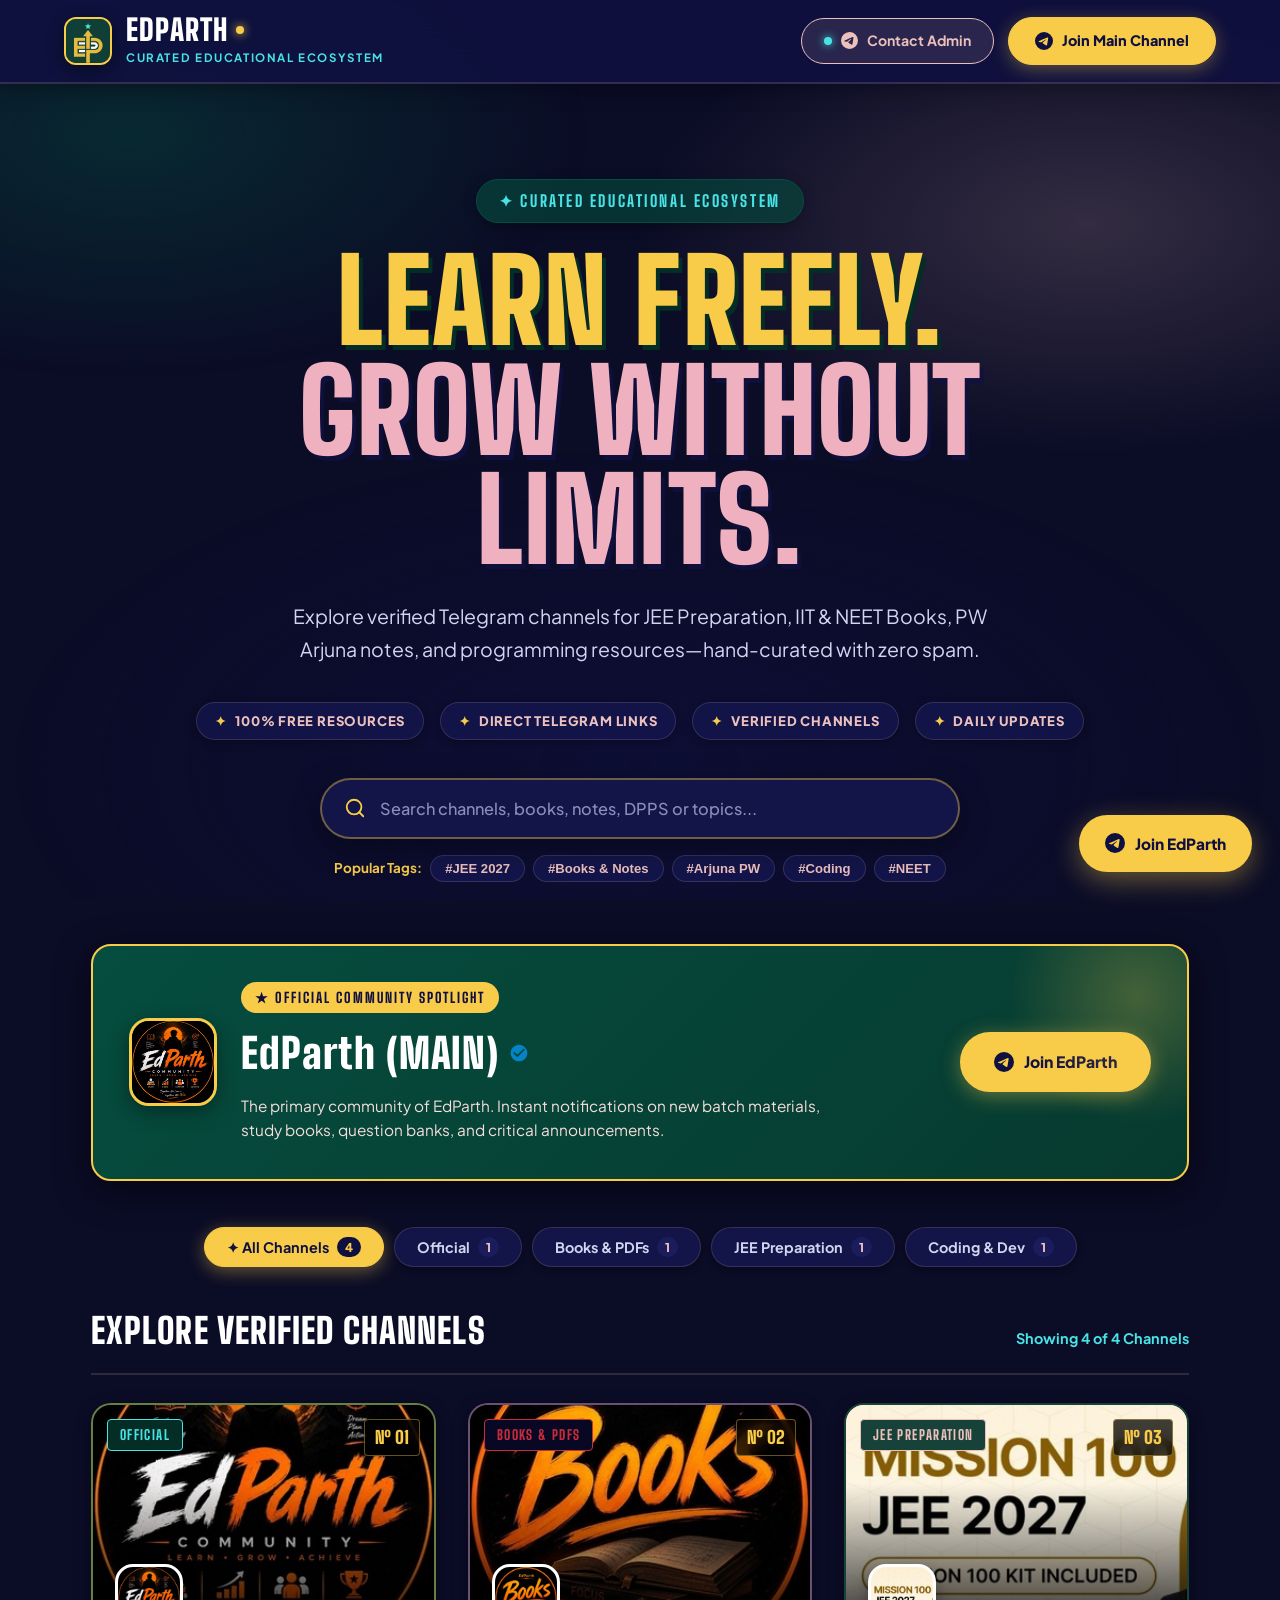
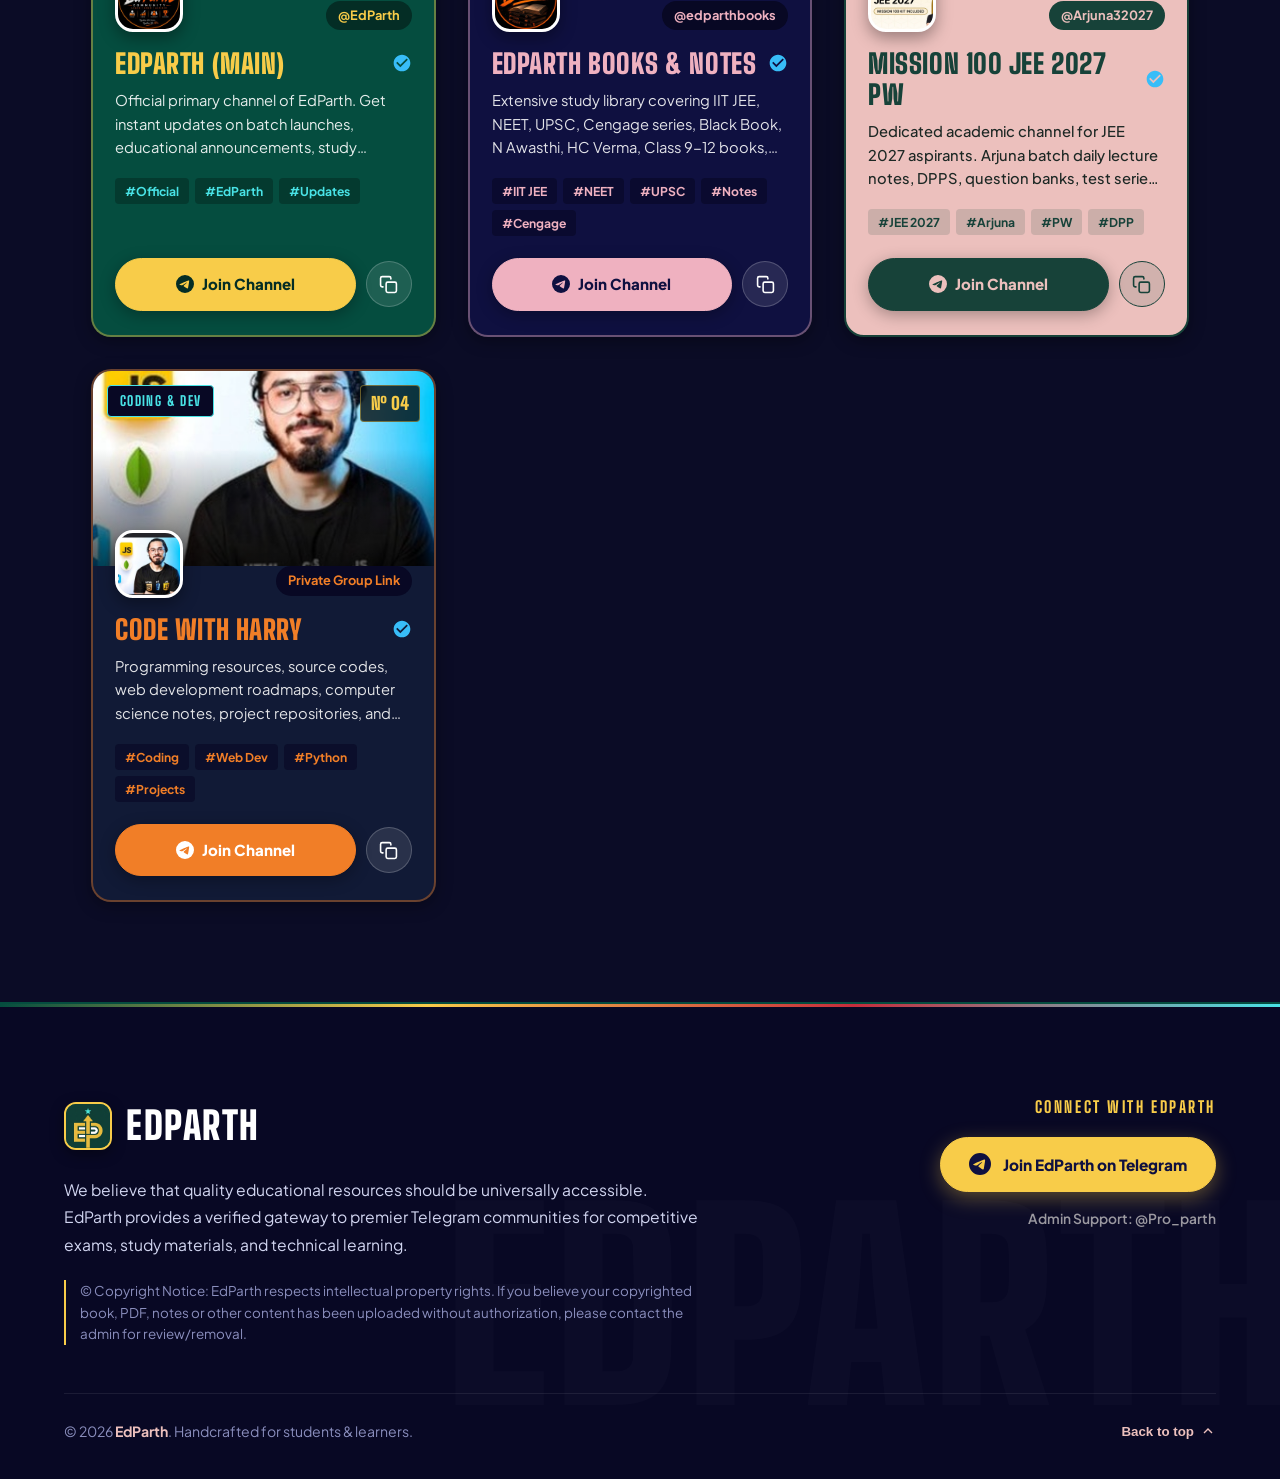
==== index.html @ 52923b04 "feat: complete EdParth channels directory website with security hardening" ====
<!DOCTYPE html>
<html lang="en">
<head>
  <meta charset="UTF-8" />
  <meta name="viewport" content="width=device-width, initial-scale=1.0" />
  
  <title>EdParth — Official Educational Channels Directory</title>
  <meta name="title" content="EdParth — Official Educational Channels Directory" />
  <meta name="description" content="Explore verified Telegram channels for JEE Preparation, IIT & NEET Study Books, PW Arjuna Batches, and Coding Resources on EdParth." />
  
  <!-- Open Graph -->
  <meta property="og:type" content="website" />
  <meta property="og:title" content="EdParth — Official Educational Channels Directory" />
  <meta property="og:description" content="Access verified Telegram channels for IIT JEE, NEET, Arjuna Batch, and Books Library." />
  <meta property="og:image" content="assets/edparth.jpg" />

  <!-- Google Fonts: Big Shoulders Display, Bebas Neue & Plus Jakarta Sans (Retro-Modern Poster Aesthetic) -->
  <link rel="preconnect" href="https://fonts.googleapis.com" />
  <link rel="preconnect" href="https://fonts.gstatic.com" crossorigin />
  <link href="https://fonts.googleapis.com/css2?family=Bebas+Neue&family=Big+Shoulders+Display:wght@600;700;800;900&family=Plus+Jakarta+Sans:ital,wght@0,400;0,500;0,600;0,700;0,800;1,400&display=swap" rel="stylesheet" />

  <!-- Favicon -->
  <link rel="icon" type="image/png" href="assets/favicon.png" />
  <link rel="apple-touch-icon" href="assets/edparth_icon.jpg" />

  <!-- Stylesheet -->
  <link rel="stylesheet" href="css/style.css" />
</head>
<body>

  <!-- ───────────────────────── 1. NAVBAR ───────────────────────── -->
  <header>
    <nav class="navbar" aria-label="Main Navigation">
      <a href="#" class="nav-brand" title="EdParth Home">
        <div class="brand-badge" title="EdParth Official Brand Emblem">
          <img src="assets/edparth_icon.jpg" alt="EdParth Logo" class="brand-logo-img" />
        </div>
        <div class="brand-info">
          <span class="brand-title">
            EDPARTH
            <span class="brand-title-dot" title="Active Ecosystem"></span>
          </span>
          <span class="brand-sub">Curated Educational Ecosystem</span>
        </div>
      </a>

      <div class="nav-actions">
        <!-- ATTRACTIVE CONTACT ADMIN BUTTON -->
        <a href="https://t.me/Pro_parth" target="_blank" rel="noopener noreferrer" class="nav-btn-admin" title="Chat with EdParth Admin on Telegram">
          <span class="status-indicator"></span>
          <svg width="17" height="17" viewBox="0 0 24 24" fill="currentColor">
            <path d="M11.944 0A12 12 0 0 0 0 12a12 12 0 0 0 12 12 12 12 0 0 0 12-12A12 12 0 0 0 12 0a12 12 0 0 0-.056 0zm4.962 7.224c.1-.002.321.023.465.14a.506.506 0 0 1 .171.325c.016.093.036.306.02.472-.18 1.898-.962 6.502-1.36 8.627-.168.9-.499 1.201-.82 1.23-.696.065-1.225-.46-1.9-.902-1.056-.693-1.653-1.124-2.678-1.8-1.185-.78-.417-1.21.258-1.91.177-.184 3.247-2.977 3.307-3.23.007-.032.014-.15-.056-.212s-.174-.041-.249-.024c-.106.024-1.793 1.14-5.061 3.345-.48.33-.913.49-1.302.48-.428-.008-1.252-.241-1.865-.44-.752-.245-1.349-.374-1.297-.789.027-.216.325-.437.893-.663 3.498-1.524 5.83-2.529 6.998-3.014 3.332-1.386 4.025-1.627 4.476-1.635z"/>
          </svg>
          <span>Contact Admin</span>
        </a>

        <!-- JOIN MAIN CHANNEL BUTTON -->
        <a href="https://t.me/EdParth" target="_blank" rel="noopener noreferrer" class="nav-btn-tg">
          <svg width="18" height="18" viewBox="0 0 24 24" fill="currentColor">
            <path d="M11.944 0A12 12 0 0 0 0 12a12 12 0 0 0 12 12 12 12 0 0 0 12-12A12 12 0 0 0 12 0a12 12 0 0 0-.056 0zm4.962 7.224c.1-.002.321.023.465.14a.506.506 0 0 1 .171.325c.016.093.036.306.02.472-.18 1.898-.962 6.502-1.36 8.627-.168.9-.499 1.201-.82 1.23-.696.065-1.225-.46-1.9-.902-1.056-.693-1.653-1.124-2.678-1.8-1.185-.78-.417-1.21.258-1.91.177-.184 3.247-2.977 3.307-3.23.007-.032.014-.15-.056-.212s-.174-.041-.249-.024c-.106.024-1.793 1.14-5.061 3.345-.48.33-.913.49-1.302.48-.428-.008-1.252-.241-1.865-.44-.752-.245-1.349-.374-1.297-.789.027-.216.325-.437.893-.663 3.498-1.524 5.83-2.529 6.998-3.014 3.332-1.386 4.025-1.627 4.476-1.635z"/>
          </svg>
          <span>Join Main Channel</span>
        </a>
      </div>
    </nav>
  </header>

  <!-- ───────────────────────── 2. HERO SECTION ───────────────────────── -->
  <main>
    <section class="hero">
      <div class="hero-pill">
        ✦ Curated Educational Ecosystem
      </div>

      <h1 class="hero-title">
        LEARN FREELY.<br />
        <span class="accent accent-editorial">GROW WITHOUT LIMITS.</span>
      </h1>

      <p class="hero-desc">
        Explore verified Telegram channels for JEE Preparation, IIT &amp; NEET Books, PW Arjuna notes, and programming resources—hand-curated with zero spam.
      </p>

      <!-- Trust Pillars -->
      <div class="hero-pillars">
        <span class="hero-pillar-item"><span class="icon">✦</span> 100% Free Resources</span>
        <span class="hero-pillar-item"><span class="icon">✦</span> Direct Telegram Links</span>
        <span class="hero-pillar-item"><span class="icon">✦</span> Verified Channels</span>
        <span class="hero-pillar-item"><span class="icon">✦</span> Daily Updates</span>
      </div>

      <!-- Search Input -->
      <div class="search-wrapper">
        <div class="search-box">
          <svg class="search-icon" viewBox="0 0 24 24" fill="none" stroke="currentColor" stroke-width="2" stroke-linecap="round" stroke-linejoin="round">
            <circle cx="11" cy="11" r="8"></circle>
            <line x1="21" y1="21" x2="16.65" y2="16.65"></line>
          </svg>
          <input
            type="text"
            id="searchInput"
            placeholder="Search channels, books, notes, DPPS or topics..."
            autocomplete="off"
            spellcheck="false"
          />
          <button class="search-clear" id="searchClear" aria-label="Clear Search Input">✕</button>
        </div>

        <!-- Quick Tags -->
        <div class="search-quick-tags">
          <span style="font-weight: 700; color: var(--mustard-yellow);">Popular Tags:</span>
          <button type="button" class="quick-tag-chip" data-search="JEE 2027">#JEE 2027</button>
          <button type="button" class="quick-tag-chip" data-search="Books">#Books &amp; Notes</button>
          <button type="button" class="quick-tag-chip" data-search="Arjuna">#Arjuna PW</button>
          <button type="button" class="quick-tag-chip" data-search="Coding">#Coding</button>
          <button type="button" class="quick-tag-chip" data-search="NEET">#NEET</button>
        </div>
      </div>
    </section>

    <!-- ───────────────────────── 3. SPOTLIGHT FEATURED BANNER ───────────────────────── -->
    <section class="spotlight-wrapper" aria-label="Spotlight Featured Channel">
      <div class="spotlight-card">
        <div class="spotlight-left">
          <div class="spotlight-avatar">
            <img src="assets/edparth.jpg" alt="EdParth Official" onerror="this.src='https://cdn5.telesco.pe/file/[base64].jpg';" />
          </div>
          <div class="spotlight-info">
            <span class="spotlight-tag">★ Official Community Spotlight</span>
            <h2 class="spotlight-title">
              EdParth (MAIN)
              <svg style="width:20px;height:20px;color:#0284c7;flex-shrink:0;" viewBox="0 0 24 24" fill="currentColor">
                <path d="M12 2C6.48 2 2 6.48 2 12s4.48 10 10 10 10-4.48 10-10S17.52 2 12 2zm-2 15l-5-5 1.41-1.41L10 14.17l7.59-7.59L19 8l-9 9z"/>
              </svg>
            </h2>
            <p class="spotlight-desc">
              The primary community of EdParth. Instant notifications on new batch materials, study books, question banks, and critical announcements.
            </p>
          </div>
        </div>

        <div class="spotlight-right">
          <a href="https://t.me/EdParth" target="_blank" rel="noopener noreferrer" class="btn-spotlight-join">
            <svg width="20" height="20" viewBox="0 0 24 24" fill="currentColor">
              <path d="M11.944 0A12 12 0 0 0 0 12a12 12 0 0 0 12 12 12 12 0 0 0 12-12A12 12 0 0 0 12 0a12 12 0 0 0-.056 0zm4.962 7.224c.1-.002.321.023.465.14a.506.506 0 0 1 .171.325c.016.093.036.306.02.472-.18 1.898-.962 6.502-1.36 8.627-.168.9-.499 1.201-.82 1.23-.696.065-1.225-.46-1.9-.902-1.056-.693-1.653-1.124-2.678-1.8-1.185-.78-.417-1.21.258-1.91.177-.184 3.247-2.977 3.307-3.23.007-.032.014-.15-.056-.212s-.174-.041-.249-.024c-.106.024-1.793 1.14-5.061 3.345-.48.33-.913.49-1.302.48-.428-.008-1.252-.241-1.865-.44-.752-.245-1.349-.374-1.297-.789.027-.216.325-.437.893-.663 3.498-1.524 5.83-2.529 6.998-3.014 3.332-1.386 4.025-1.627 4.476-1.635z"/>
            </svg>
            Join EdParth
          </a>
        </div>
      </div>
    </section>

    <!-- ───────────────────────── 4. CATEGORY FILTERS ───────────────────────── -->
    <section class="filters-section" id="categoryFilters" aria-label="Category Filters">
      <!-- Injected dynamically by app.js with count badges -->
    </section>

    <!-- ───────────────────────── 5. CHANNELS SHOWCASE ───────────────────────── -->
    <section class="channels-section" aria-label="Educational Channels">
      <div class="section-toolbar">
        <h2 class="section-title">Explore Verified Channels</h2>
        <span class="results-count" id="channelsCount">Loading channels…</span>
      </div>

      <div class="channels-grid" id="channelsGrid">
        <!-- Rendered dynamically by app.js with cover banners & avatars -->
      </div>
    </section>
  </main>

  <!-- ───────────────────────── 6. FOOTER ───────────────────────── -->
  <footer>
    <div class="footer-container">
      <div class="footer-grid">
        <div>
          <div class="footer-brand-logo">
            <div class="footer-logo-badge" title="EdParth Official Brand Emblem">
              <img src="assets/edparth_icon.jpg" alt="EdParth Logo" class="footer-logo-img" />
            </div>
            EDPARTH
          </div>
          <p class="footer-mission">
            We believe that quality educational resources should be universally accessible. EdParth provides a verified gateway to premier Telegram communities for competitive exams, study materials, and technical learning.
          </p>
          <p class="footer-disclaimer">
            © Copyright Notice: EdParth respects intellectual property rights. If you believe your copyrighted book, PDF, notes or other content has been uploaded without authorization, please contact the admin for review/removal.
          </p>
        </div>

        <div class="footer-contact">
          <span class="contact-label">Connect With EdParth</span>
          <a class="footer-tg-cta" href="https://t.me/EdParth" target="_blank" rel="noopener noreferrer">
            <svg width="22" height="22" viewBox="0 0 24 24" fill="currentColor">
              <path d="M11.944 0A12 12 0 0 0 0 12a12 12 0 0 0 12 12 12 12 0 0 0 12-12A12 12 0 0 0 12 0a12 12 0 0 0-.056 0zm4.962 7.224c.1-.002.321.023.465.14a.506.506 0 0 1 .171.325c.016.093.036.306.02.472-.18 1.898-.962 6.502-1.36 8.627-.168.9-.499 1.201-.82 1.23-.696.065-1.225-.46-1.9-.902-1.056-.693-1.653-1.124-2.678-1.8-1.185-.78-.417-1.21.258-1.91.177-.184 3.247-2.977 3.307-3.23.007-.032.014-.15-.056-.212s-.174-.041-.249-.024c-.106.024-1.793 1.14-5.061 3.345-.48.33-.913.49-1.302.48-.428-.008-1.252-.241-1.865-.44-.752-.245-1.349-.374-1.297-.789.027-.216.325-.437.893-.663 3.498-1.524 5.83-2.529 6.998-3.014 3.332-1.386 4.025-1.627 4.476-1.635z"/>
            </svg>
            Join EdParth on Telegram
          </a>
          <a href="https://t.me/Pro_parth" target="_blank" rel="noopener noreferrer" style="color: rgba(252,248,242,0.6); font-size: 0.86rem; text-decoration: none; font-weight:600;">
            Admin Support: @Pro_parth
          </a>
        </div>
      </div>

      <div class="footer-divider"></div>

      <div class="footer-bottom">
        <p>© 2026 <strong>EdParth</strong>. Handcrafted for students &amp; learners.</p>
        <button class="btn-back-top" id="backToTopBtn">
          Back to top
          <svg width="16" height="16" viewBox="0 0 24 24" fill="none" stroke="currentColor" stroke-width="2">
            <polyline points="18 15 12 9 6 15"></polyline>
          </svg>
        </button>
      </div>
    </div>
  </footer>

  <!-- ───────────────────────── 7. POPUP MODAL (https://t.me/EdParth) ───────────────────────── -->
  <div class="popup-overlay" id="welcomePopup" role="dialog" aria-modal="true" aria-labelledby="popupTitle">
    <div class="popup-card">
      <div class="popup-avatar-wrap">
        <img
          src="assets/edparth.jpg"
          alt="EdParth Official"
          onerror="this.src='https://cdn5.telesco.pe/file/[base64].jpg';"
        />
      </div>
      <h3 class="popup-title" id="popupTitle">Join EdParth Official</h3>
      <p class="popup-desc">
        Never miss critical batch notes, test series, study books, or exam announcements. Connect directly with our primary community!
      </p>
      <!-- Direct Link to https://t.me/EdParth -->
      <a href="https://t.me/EdParth" target="_blank" rel="noopener noreferrer" class="popup-btn-join" id="popupJoin">
        <svg width="20" height="20" viewBox="0 0 24 24" fill="currentColor">
          <path d="M11.944 0A12 12 0 0 0 0 12a12 12 0 0 0 12 12 12 12 0 0 0 12-12A12 12 0 0 0 12 0a12 12 0 0 0-.056 0zm4.962 7.224c.1-.002.321.023.465.14a.506.506 0 0 1 .171.325c.016.093.036.306.02.472-.18 1.898-.962 6.502-1.36 8.627-.168.9-.499 1.201-.82 1.23-.696.065-1.225-.46-1.9-.902-1.056-.693-1.653-1.124-2.678-1.8-1.185-.78-.417-1.21.258-1.91.177-.184 3.247-2.977 3.307-3.23.007-.032.014-.15-.056-.212s-.174-.041-.249-.024c-.106.024-1.793 1.14-5.061 3.345-.48.33-.913.49-1.302.48-.428-.008-1.252-.241-1.865-.44-.752-.245-1.349-.374-1.297-.789.027-.216.325-.437.893-.663 3.498-1.524 5.83-2.529 6.998-3.014 3.332-1.386 4.025-1.627 4.476-1.635z"/>
        </svg>
        Join on Telegram Now
      </a>
      <button class="popup-btn-close" id="popupClose">Maybe Later</button>
    </div>
  </div>

  <!-- ───────────────────────── 8. FLOATING ACTION BUTTON ───────────────────────── -->
  <a href="https://t.me/EdParth" target="_blank" rel="noopener noreferrer" class="fab-telegram" aria-label="Join EdParth on Telegram">
    <svg width="20" height="20" viewBox="0 0 24 24" fill="currentColor">
      <path d="M11.944 0A12 12 0 0 0 0 12a12 12 0 0 0 12 12 12 12 0 0 0 12-12A12 12 0 0 0 12 0a12 12 0 0 0-.056 0zm4.962 7.224c.1-.002.321.023.465.14a.506.506 0 0 1 .171.325c.016.093.036.306.02.472-.18 1.898-.962 6.502-1.36 8.627-.168.9-.499 1.201-.82 1.23-.696.065-1.225-.46-1.9-.902-1.056-.693-1.653-1.124-2.678-1.8-1.185-.78-.417-1.21.258-1.91.177-.184 3.247-2.977 3.307-3.23.007-.032.014-.15-.056-.212s-.174-.041-.249-.024c-.106.024-1.793 1.14-5.061 3.345-.48.33-.913.49-1.302.48-.428-.008-1.252-.241-1.865-.44-.752-.245-1.349-.374-1.297-.789.027-.216.325-.437.893-.663 3.498-1.524 5.83-2.529 6.998-3.014 3.332-1.386 4.025-1.627 4.476-1.635z"/>
    </svg>
    Join EdParth
  </a>

  <!-- ───────────────────────── 9. TOAST NOTIFICATION ───────────────────────── -->
  <div class="toast" id="toastNotice" role="alert" aria-live="polite">
    <span id="toastMessage">✓ Link copied to clipboard!</span>
  </div>

  <!-- Scripts -->
  <script src="js/channels-data.js"></script>
  <script src="js/app.js"></script>
</body>
</html>
---- css/style.css ----
/* ═══════════════════════════════════════════════════════════════════
   EDPARTH — AWWWARDS RETRO-MODERN POSTER THEME
   Directly Inspired by: Awwwards Free Fonts Specimen
   Fonts: Big Shoulders Display & Bebas Neue (Headings) · Plus Jakarta Sans (Body)
   Palette: Pine Green (#054d3f) · Vintage Mustard (#f8cc49) · Deep Midnight (#0f1040)
            Dusty Rose (#ecc0bd) · Blossom Pink (#efb1c0) · Coral Red (#c62d3c)
            Electric Cyan (#49e3e6) · Sunset Orange (#f17e27)
   ═══════════════════════════════════════════════════════════════════ */

/* ───────────────────────── 1. RESET & DESIGN TOKENS ───────────────────────── */
*, *::before, *::after {
  box-sizing: border-box;
  margin: 0;
  padding: 0;
}

:root {
  /* Exact Poster Specimen Color Palette */
  --pine-green:       #054d3f;   /* Iconic poster pine green (Left Panel BG) */
  --pine-dark:        #042d25;   /* Deep pine 3D shadow */
  --pine-deep:        #174239;   /* Archival forest green (Right Panel 'BRAND') */
  --pine-light:       #0a6150;

  --midnight-navy:    #0f1040;   /* Deep indigo ink (Center Panel BG) */
  --midnight-elevated:#161852;   /* Elevated midnight card */
  --midnight-darker:  #080824;   /* Deepest obsidian navy */

  --dusty-rose:       #ecc0bd;   /* Soft ballet peach / dusty rose (Right Panel BG) */
  --dusty-rose-soft:  #f5dedb;
  --dusty-rose-dim:   #d8a9a6;

  --mustard-yellow:   #f8cc49;   /* Iconic vintage mustard (Left Panel 'GET') */
  --mustard-hover:    #e5b938;

  --mint-cyan:        #49e3e6;   /* Electric mint cyan (Left Panel subtitle) */
  --blossom-pink:     #efb1c0;   /* Dusty blossom pink (Center Panel 'more') */
  --coral-red:        #c62d3c;   /* Editorial coral crimson (Center Panel title) */
  --sunset-orange:    #f17e27;   /* Warm retro tangerine (Right Panel 'WE DESIGN') */

  /* Legacy / Aliases */
  --bronze:           var(--mustard-yellow);
  --gold:             var(--mustard-yellow);
  --tg-blue:          #38bdf8;

  /* Semantic UI Canvas (Dark Editorial Obsidian Foundation) */
  --bg-base:          #0b0c26;   /* Rich midnight canvas */
  --bg-surface:       #131448;   /* Elevated surface */
  --bg-surface-alt:   #1a1c5c;
  --bg-input:         #131448;

  --text-primary:     #ffffff;   /* Pure white */
  --text-secondary:   #d1d5f0;   /* Cool soft lavender */
  --text-muted:       #8a8ebd;   /* Slate indigo */
  --text-dim:         #686b96;

  /* Borders & Dividers */
  --border-fine:      rgba(236, 192, 189, 0.16);
  --border-mid:       rgba(248, 204, 73, 0.35);
  --border-focus:     var(--mustard-yellow);

  /* Shadows */
  --shadow-xs:        0 2px 8px rgba(0, 0, 0, 0.3);
  --shadow-sm:        0 4px 16px rgba(0, 0, 0, 0.35);
  --shadow-card:      0 8px 28px rgba(0, 0, 0, 0.45);
  --shadow-hover:     0 16px 40px rgba(0, 0, 0, 0.6);
  --shadow-modal:     0 24px 70px rgba(0, 0, 0, 0.75);

  --radius-xs:        4px;
  --radius-sm:        8px;
  --radius-md:        14px;
  --radius-lg:        20px;
  --radius-full:      9999px;

  --transition:       0.28s cubic-bezier(0.4, 0, 0.2, 1);
}

html {
  scroll-behavior: smooth;
  font-size: 16px;
}

body {
  font-family: 'Plus Jakarta Sans', -apple-system, BlinkMacSystemFont, 'Segoe UI', Roboto, sans-serif;
  background-color: var(--bg-base);
  color: var(--text-primary);
  min-height: 100vh;
  line-height: 1.65;
  overflow-x: hidden;
  position: relative;
  -webkit-font-smoothing: antialiased;
}

/* Atmospheric Retro Poster Lighting */
body::before {
  content: '';
  position: fixed;
  inset: 0;
  background:
    radial-gradient(ellipse 60% 45% at 10% 15%, rgba(5, 77, 63, 0.45) 0%, transparent 60%),
    radial-gradient(ellipse 55% 40% at 85% 25%, rgba(236, 192, 189, 0.18) 0%, transparent 65%),
    radial-gradient(ellipse 70% 50% at 50% 85%, rgba(15, 16, 64, 0.6) 0%, transparent 70%);
  pointer-events: none;
  z-index: 0;
}

body > * {
  position: relative;
  z-index: 1;
}

/* Custom Scrollbar */
::-webkit-scrollbar { width: 9px; }
::-webkit-scrollbar-track { background: var(--bg-base); }
::-webkit-scrollbar-thumb { background: var(--pine-green); border-radius: var(--radius-full); }
::-webkit-scrollbar-thumb:hover { background: var(--mustard-yellow); }

/* ───────────────────────── 2. NAVBAR (POSTER HEADER) ───────────────────────── */
.navbar {
  position: sticky;
  top: 0;
  z-index: 1000;
  display: flex;
  align-items: center;
  justify-content: space-between;
  padding: 0 clamp(20px, 5vw, 80px);
  height: 84px;
  background: rgba(15, 16, 64, 0.88);
  backdrop-filter: blur(18px);
  -webkit-backdrop-filter: blur(18px);
  border-bottom: 2px solid var(--border-fine);
  box-shadow: 0 4px 20px rgba(0, 0, 0, 0.35);
}

.nav-brand {
  display: flex;
  align-items: center;
  gap: 14px;
  text-decoration: none;
  color: #ffffff;
}

.brand-badge {
  width: 48px;
  height: 48px;
  background: var(--pine-green);
  border: 2px solid var(--mustard-yellow);
  border-radius: 12px;
  display: flex;
  align-items: center;
  justify-content: center;
  overflow: hidden;
  box-shadow: 0 4px 16px rgba(0, 0, 0, 0.45);
  transition: transform var(--transition), box-shadow var(--transition);
  flex-shrink: 0;
}

.brand-badge img,
.brand-logo-img {
  width: 100%;
  height: 100%;
  object-fit: cover;
  display: block;
}

.nav-brand:hover .brand-badge {
  transform: rotate(-3deg) scale(1.08);
  box-shadow: 0 6px 20px rgba(248, 204, 73, 0.4);
}

.brand-info {
  display: flex;
  flex-direction: column;
}

.brand-title {
  font-family: 'Big Shoulders Display', 'Bebas Neue', sans-serif;
  font-size: 1.85rem;
  font-weight: 900;
  letter-spacing: 0.04em;
  color: #ffffff;
  line-height: 1;
  display: flex;
  align-items: center;
  gap: 8px;
}

.brand-title-dot {
  width: 8px;
  height: 8px;
  background: var(--mustard-yellow);
  border-radius: 50%;
  display: inline-block;
  box-shadow: 0 0 10px var(--mustard-yellow);
}

.brand-sub {
  font-size: 0.72rem;
  font-weight: 700;
  color: var(--mint-cyan);
  letter-spacing: 0.14em;
  text-transform: uppercase;
  margin-top: 3px;
}

.nav-actions {
  display: flex;
  align-items: center;
  gap: 14px;
}

/* CONTACT ADMIN PILL */
.nav-btn-admin {
  display: inline-flex;
  align-items: center;
  gap: 9px;
  padding: 10px 22px;
  background: rgba(236, 192, 189, 0.12);
  border: 1.5px solid var(--dusty-rose);
  color: var(--dusty-rose);
  border-radius: var(--radius-full);
  font-size: 0.88rem;
  font-weight: 700;
  text-decoration: none;
  transition: all var(--transition);
}

.nav-btn-admin:hover {
  background: var(--dusty-rose);
  color: var(--pine-deep);
  transform: translateY(-2px);
  box-shadow: 0 6px 18px rgba(236, 192, 189, 0.3);
}

.nav-btn-admin .status-indicator {
  width: 8px;
  height: 8px;
  background: var(--mint-cyan);
  border-radius: 50%;
  display: inline-block;
  box-shadow: 0 0 8px var(--mint-cyan);
  flex-shrink: 0;
}

/* JOIN MAIN CHANNEL PILL */
.nav-btn-tg {
  display: inline-flex;
  align-items: center;
  gap: 9px;
  padding: 11px 26px;
  background: var(--mustard-yellow);
  color: var(--midnight-navy);
  border-radius: var(--radius-full);
  font-family: 'Plus Jakarta Sans', sans-serif;
  font-size: 0.9rem;
  font-weight: 800;
  text-decoration: none;
  box-shadow: 0 4px 18px rgba(248, 204, 73, 0.35);
  transition: all var(--transition);
  border: 1.5px solid var(--mustard-yellow);
}

.nav-btn-tg:hover {
  background: var(--pine-green);
  color: var(--mustard-yellow);
  border-color: var(--mustard-yellow);
  transform: translateY(-2px);
  box-shadow: 0 8px 24px rgba(5, 77, 63, 0.5);
}

.nav-btn-tg svg {
  transition: transform var(--transition);
}

.nav-btn-tg:hover svg {
  transform: translate(2px, -2px);
}

/* ───────────────────────── 3. HERO SECTION (RETRO DISPLAY POSTER) ───────────────────────── */
.hero {
  text-align: center;
  padding: clamp(50px, 8vw, 95px) clamp(20px, 5vw, 60px) clamp(28px, 4vw, 44px);
  max-width: 1040px;
  margin: 0 auto;
}

.hero-pill {
  display: inline-flex;
  align-items: center;
  gap: 8px;
  font-family: 'Big Shoulders Display', sans-serif;
  font-size: 1rem;
  font-weight: 800;
  letter-spacing: 0.16em;
  text-transform: uppercase;
  color: var(--mint-cyan);
  background: rgba(5, 77, 63, 0.6);
  border: 1.5px solid var(--pine-green);
  padding: 8px 22px;
  border-radius: var(--radius-full);
  margin-bottom: 24px;
  box-shadow: 0 4px 14px rgba(0, 0, 0, 0.3);
}

/* GIANT CONDENSED DISPLAY TITLE (Matching 'GET' in Image) */
.hero-title {
  font-family: 'Big Shoulders Display', 'Bebas Neue', sans-serif;
  font-size: clamp(3.6rem, 10vw, 7.2rem);
  font-weight: 900;
  line-height: 0.95;
  letter-spacing: 0.01em;
  text-transform: uppercase;
  color: var(--mustard-yellow);
  text-shadow: 4px 5px 0px var(--pine-dark);
  margin-bottom: 24px;
}

.hero-title .accent,
.hero-title .accent-editorial {
  font-style: normal;
  color: var(--blossom-pink);
  text-shadow: 4px 5px 0px rgba(15, 16, 64, 0.8);
  display: inline-block;
}

.hero-desc {
  font-size: clamp(1.02rem, 2vw, 1.22rem);
  color: var(--text-secondary);
  max-width: 720px;
  margin: 0 auto 36px;
  line-height: 1.7;
}

/* Trust Pillars bar */
.hero-pillars {
  display: flex;
  align-items: center;
  justify-content: center;
  flex-wrap: wrap;
  gap: clamp(10px, 2vw, 16px);
  margin-bottom: 38px;
}

.hero-pillar-item {
  display: inline-flex;
  align-items: center;
  gap: 8px;
  font-size: 0.82rem;
  font-weight: 800;
  letter-spacing: 0.06em;
  text-transform: uppercase;
  color: var(--dusty-rose);
  background: rgba(22, 24, 82, 0.7);
  border: 1px solid var(--border-fine);
  padding: 7px 18px;
  border-radius: var(--radius-full);
  box-shadow: var(--shadow-xs);
}

.hero-pillar-item .icon {
  color: var(--mustard-yellow);
}

/* ───────────────────────── 4. SEARCH BAR & QUICK CHIPS ───────────────────────── */
.search-wrapper {
  max-width: 640px;
  margin: 0 auto 18px;
  position: relative;
}

.search-box {
  position: relative;
  display: flex;
  align-items: center;
  border-radius: var(--radius-full);
  background: var(--bg-surface);
  border: 2px solid rgba(248, 204, 73, 0.4);
  box-shadow: 0 8px 30px rgba(0, 0, 0, 0.4);
  transition: all var(--transition);
}

.search-box:focus-within {
  border-color: var(--mustard-yellow);
  box-shadow: 0 8px 32px rgba(248, 204, 73, 0.25), 0 0 0 4px rgba(248, 204, 73, 0.15);
  transform: translateY(-2px);
}

.search-icon {
  position: absolute;
  left: 22px;
  width: 22px;
  height: 22px;
  color: var(--mustard-yellow);
  pointer-events: none;
}

#searchInput {
  width: 100%;
  padding: 18px 50px 18px 58px;
  font-family: 'Plus Jakarta Sans', sans-serif;
  font-size: 1.02rem;
  color: #ffffff;
  background: transparent;
  border: none;
  outline: none;
}

#searchInput::placeholder {
  color: var(--text-muted);
  font-weight: 500;
}

.search-clear {
  position: absolute;
  right: 18px;
  width: 28px;
  height: 28px;
  border-radius: 50%;
  background: var(--bg-surface-alt);
  border: none;
  color: var(--text-secondary);
  display: none;
  align-items: center;
  justify-content: center;
  font-size: 13px;
  cursor: pointer;
  transition: all var(--transition);
}

.search-clear:hover {
  background: var(--coral-red);
  color: #ffffff;
}

.search-clear.visible {
  display: flex;
}

/* Search Quick Suggestion Chips */
.search-quick-tags {
  display: flex;
  align-items: center;
  justify-content: center;
  flex-wrap: wrap;
  gap: 8px;
  margin-top: 16px;
  font-size: 0.84rem;
  color: var(--text-muted);
}

.quick-tag-chip {
  background: rgba(22, 24, 82, 0.8);
  border: 1px solid var(--border-fine);
  color: var(--dusty-rose);
  padding: 5px 14px;
  border-radius: var(--radius-full);
  cursor: pointer;
  font-weight: 700;
  font-size: 0.82rem;
  transition: all var(--transition);
}

.quick-tag-chip:hover {
  border-color: var(--mustard-yellow);
  color: var(--mustard-yellow);
  background: var(--pine-dark);
  transform: translateY(-2px);
}

/* ───────────────────────── 5. SPOTLIGHT FEATURED BANNER ───────────────────────── */
.spotlight-wrapper {
  max-width: 1200px;
  margin: 0 auto clamp(28px, 4vw, 46px);
  padding: 0 clamp(20px, 4vw, 60px);
}

.spotlight-card {
  background: linear-gradient(135deg, var(--pine-green) 0%, #073a2f 100%);
  border: 2px solid var(--mustard-yellow);
  border-radius: var(--radius-lg);
  padding: clamp(26px, 4vw, 36px);
  display: flex;
  align-items: center;
  justify-content: space-between;
  gap: 32px;
  box-shadow: 0 10px 34px rgba(0, 0, 0, 0.5);
  position: relative;
  overflow: hidden;
}

.spotlight-card::before {
  content: '';
  position: absolute;
  top: -80px;
  right: -80px;
  width: 260px;
  height: 260px;
  background: radial-gradient(circle, rgba(248, 204, 73, 0.25) 0%, transparent 70%);
  border-radius: 50%;
  pointer-events: none;
}

.spotlight-left {
  display: flex;
  align-items: center;
  gap: 24px;
  flex: 1;
}

.spotlight-avatar {
  width: 88px;
  height: 88px;
  border-radius: 20px;
  overflow: hidden;
  border: 3px solid var(--mustard-yellow);
  box-shadow: 0 6px 20px rgba(0, 0, 0, 0.4);
  flex-shrink: 0;
  background: var(--pine-dark);
}

.spotlight-avatar img {
  width: 100%;
  height: 100%;
  object-fit: cover;
}

.spotlight-info {
  display: flex;
  flex-direction: column;
  gap: 6px;
}

.spotlight-tag {
  display: inline-flex;
  align-items: center;
  gap: 6px;
  font-family: 'Big Shoulders Display', sans-serif;
  font-size: 0.88rem;
  font-weight: 800;
  letter-spacing: 0.14em;
  text-transform: uppercase;
  color: var(--midnight-navy);
  background: var(--mustard-yellow);
  padding: 4px 14px;
  border-radius: var(--radius-full);
  width: fit-content;
}

.spotlight-title {
  font-family: 'Big Shoulders Display', 'Bebas Neue', sans-serif;
  font-size: clamp(1.8rem, 3.5vw, 2.6rem);
  font-weight: 900;
  letter-spacing: 0.02em;
  color: #ffffff;
  display: flex;
  align-items: center;
  gap: 10px;
}

.spotlight-desc {
  font-size: 0.96rem;
  color: var(--dusty-rose-soft);
  max-width: 620px;
  line-height: 1.6;
}

.spotlight-right {
  display: flex;
  align-items: center;
  gap: 12px;
  flex-shrink: 0;
}

.btn-spotlight-join {
  display: inline-flex;
  align-items: center;
  gap: 10px;
  padding: 15px 32px;
  background: var(--mustard-yellow);
  color: var(--midnight-navy);
  font-family: 'Plus Jakarta Sans', sans-serif;
  font-size: 0.98rem;
  font-weight: 800;
  border-radius: var(--radius-full);
  text-decoration: none;
  box-shadow: 0 4px 20px rgba(248, 204, 73, 0.4);
  transition: all var(--transition);
  border: 2px solid var(--mustard-yellow);
}

.btn-spotlight-join:hover {
  background: #ffffff;
  color: var(--pine-green);
  border-color: #ffffff;
  transform: translateY(-2px);
  box-shadow: 0 8px 28px rgba(255, 255, 255, 0.4);
}

@media (max-width: 820px) {
  .spotlight-card {
    flex-direction: column;
    align-items: flex-start;
  }
  .spotlight-left {
    flex-direction: column;
    align-items: flex-start;
  }
  .spotlight-right {
    width: 100%;
  }
  .btn-spotlight-join {
    width: 100%;
    justify-content: center;
  }
}

/* ───────────────────────── 6. CATEGORY FILTERS ───────────────────────── */
.filters-section {
  max-width: 1200px;
  margin: 0 auto 34px;
  padding: 0 clamp(20px, 4vw, 60px);
  display: flex;
  flex-wrap: wrap;
  gap: 10px;
  justify-content: center;
}

.filter-btn {
  background: var(--bg-surface);
  border: 1.5px solid var(--border-fine);
  padding: 9px 22px;
  border-radius: var(--radius-full);
  font-family: 'Plus Jakarta Sans', sans-serif;
  font-size: 0.9rem;
  font-weight: 700;
  color: var(--text-secondary);
  cursor: pointer;
  transition: all var(--transition);
  box-shadow: var(--shadow-xs);
  display: inline-flex;
  align-items: center;
  gap: 8px;
}

.filter-btn:hover {
  border-color: var(--mustard-yellow);
  color: var(--mustard-yellow);
  transform: translateY(-2px);
}

.filter-btn.active {
  background: var(--mustard-yellow);
  color: var(--midnight-navy);
  border-color: var(--mustard-yellow);
  box-shadow: 0 4px 18px rgba(248, 204, 73, 0.4);
}

.filter-btn .badge {
  font-size: 0.76rem;
  font-weight: 800;
  padding: 2px 8px;
  border-radius: var(--radius-full);
  background: var(--bg-surface-alt);
  color: var(--dusty-rose);
}

.filter-btn.active .badge {
  background: var(--midnight-navy);
  color: var(--mustard-yellow);
}

/* ───────────────────────── 7. CHANNELS SHOWCASE SECTION ───────────────────────── */
.channels-section {
  max-width: 1200px;
  margin: 0 auto;
  padding: 0 clamp(20px, 4vw, 60px) clamp(60px, 8vw, 100px);
}

.section-toolbar {
  display: flex;
  align-items: baseline;
  justify-content: space-between;
  margin-bottom: 28px;
  padding-bottom: 14px;
  border-bottom: 2px solid var(--border-fine);
}

.section-title {
  font-family: 'Big Shoulders Display', 'Bebas Neue', sans-serif;
  font-size: 2.2rem;
  font-weight: 900;
  letter-spacing: 0.03em;
  text-transform: uppercase;
  color: #ffffff;
}

.results-count {
  font-size: 0.9rem;
  font-weight: 700;
  color: var(--mint-cyan);
}

/* ───────────────────────── 8. CHANNEL CARDS (AWWWARDS POSTER EDITION) ───────────────────────── */
.channels-grid {
  display: grid;
  grid-template-columns: repeat(auto-fill, minmax(330px, 1fr));
  gap: 32px;
}

.channel-card {
  background: var(--bg-surface);
  border: 2px solid var(--border-fine);
  border-radius: var(--radius-lg);
  overflow: hidden;
  display: flex;
  flex-direction: column;
  box-shadow: var(--shadow-sm);
  transition: transform var(--transition), box-shadow var(--transition), border-color var(--transition);
  animation: cardFadeIn 0.35s ease both;
  position: relative;
}

@keyframes cardFadeIn {
  from { opacity: 0; transform: translateY(16px); }
  to { opacity: 1; transform: translateY(0); }
}

.channel-card:hover {
  transform: translateY(-8px);
  box-shadow: var(--shadow-hover);
  border-color: var(--mustard-yellow);
}

/* ──── CARD COLORWAYS MATCHING SPECIMEN ──── */

/* 1. POSTER PINE (Left Panel of Screenshot) */
.channel-card.poster-pine {
  background: #054d3f;
  border-color: rgba(248, 204, 73, 0.4);
}
.channel-card.poster-pine:hover {
  border-color: var(--mustard-yellow);
  box-shadow: 0 16px 44px rgba(5, 77, 63, 0.6);
}
.channel-card.poster-pine .card-title {
  color: var(--mustard-yellow);
}
.channel-card.poster-pine .card-cat-pill {
  background: var(--pine-dark);
  color: var(--mint-cyan);
  border-color: var(--mint-cyan);
}
.channel-card.poster-pine .card-desc {
  color: rgba(255, 255, 255, 0.9);
}
.channel-card.poster-pine .card-handle-pill {
  background: var(--pine-dark);
  color: var(--mustard-yellow);
}
.channel-card.poster-pine .card-tag {
  background: rgba(4, 45, 37, 0.6);
  color: var(--mint-cyan);
}
.channel-card.poster-pine .btn-card-join {
  background: var(--mustard-yellow);
  color: var(--pine-dark);
  border: 1.5px solid var(--mustard-yellow);
}
.channel-card.poster-pine .btn-card-join:hover {
  background: #ffffff;
  color: var(--pine-dark);
  border-color: #ffffff;
}

/* 2. POSTER MIDNIGHT (Center Panel of Screenshot) */
.channel-card.poster-midnight {
  background: #0f1040;
  border-color: rgba(239, 177, 192, 0.4);
}
.channel-card.poster-midnight:hover {
  border-color: var(--blossom-pink);
  box-shadow: 0 16px 44px rgba(15, 16, 64, 0.7);
}
.channel-card.poster-midnight .card-title {
  color: var(--blossom-pink);
}
.channel-card.poster-midnight .card-cat-pill {
  background: #080824;
  color: var(--coral-red);
  border-color: var(--coral-red);
}
.channel-card.poster-midnight .card-desc {
  color: rgba(255, 255, 255, 0.88);
}
.channel-card.poster-midnight .card-handle-pill {
  background: #080824;
  color: var(--blossom-pink);
}
.channel-card.poster-midnight .card-tag {
  background: rgba(8, 8, 36, 0.6);
  color: var(--blossom-pink);
}
.channel-card.poster-midnight .btn-card-join {
  background: var(--blossom-pink);
  color: var(--midnight-navy);
  border: 1.5px solid var(--blossom-pink);
}
.channel-card.poster-midnight .btn-card-join:hover {
  background: #ffffff;
  color: var(--midnight-navy);
  border-color: #ffffff;
}

/* 3. POSTER ROSE (Right Panel of Screenshot) */
.channel-card.poster-rose {
  background: #ecc0bd;
  border-color: #174239;
}
.channel-card.poster-rose:hover {
  border-color: var(--coral-red);
  box-shadow: 0 16px 44px rgba(236, 192, 189, 0.4);
}
.channel-card.poster-rose .card-title {
  color: #174239; /* Iconic 'BRAND' dark forest color */
}
.channel-card.poster-rose .card-cat-pill {
  background: #174239;
  color: #ecc0bd;
  border-color: #ecc0bd;
}
.channel-card.poster-rose .card-desc {
  color: #1c2724;
  font-weight: 500;
}
.channel-card.poster-rose .card-handle-pill {
  background: #174239;
  color: #ecc0bd;
}
.channel-card.poster-rose .card-tag {
  background: rgba(23, 66, 57, 0.15);
  color: #174239;
}
.channel-card.poster-rose .btn-card-join {
  background: #174239;
  color: #ecc0bd;
  border: 1.5px solid #174239;
}
.channel-card.poster-rose .btn-card-join:hover {
  background: var(--coral-red);
  color: #ffffff;
  border-color: var(--coral-red);
}
.channel-card.poster-rose .btn-card-copy {
  background: rgba(23, 66, 57, 0.12);
  border-color: #174239;
  color: #174239;
}
.channel-card.poster-rose .btn-card-copy:hover {
  background: #174239;
  color: #ecc0bd;
}

/* 4. POSTER ORANGE (Right Panel Sunset Accent) */
.channel-card.poster-orange {
  background: #111a36;
  border-color: rgba(241, 126, 39, 0.4);
}
.channel-card.poster-orange:hover {
  border-color: var(--sunset-orange);
  box-shadow: 0 16px 44px rgba(241, 126, 39, 0.35);
}
.channel-card.poster-orange .card-title {
  color: var(--sunset-orange);
}
.channel-card.poster-orange .card-cat-pill {
  background: #080824;
  color: var(--mint-cyan);
  border-color: var(--mint-cyan);
}
.channel-card.poster-orange .card-desc {
  color: rgba(255, 255, 255, 0.88);
}
.channel-card.poster-orange .card-handle-pill {
  background: #080824;
  color: var(--sunset-orange);
}
.channel-card.poster-orange .card-tag {
  background: rgba(8, 8, 36, 0.6);
  color: var(--sunset-orange);
}
.channel-card.poster-orange .btn-card-join {
  background: var(--sunset-orange);
  color: #ffffff;
  border: 1.5px solid var(--sunset-orange);
}
.channel-card.poster-orange .btn-card-join:hover {
  background: #ffffff;
  color: var(--sunset-orange);
  border-color: #ffffff;
}

/* Card Visual Header / Banner */
.card-banner {
  width: 100%;
  height: 195px;
  position: relative;
  background: #080824;
  overflow: hidden;
}

.card-banner img {
  width: 100%;
  height: 100%;
  object-fit: cover;
  transition: transform 0.45s ease;
}

.channel-card:hover .card-banner img {
  transform: scale(1.07);
}

.card-banner::after {
  content: '';
  position: absolute;
  inset: 0;
  background: linear-gradient(to top, rgba(0, 0, 0, 0.65) 0%, transparent 60%);
  pointer-events: none;
}

/* Category pill on banner */
.card-cat-pill {
  position: absolute;
  top: 14px;
  left: 14px;
  z-index: 2;
  font-family: 'Big Shoulders Display', sans-serif;
  font-size: 0.85rem;
  font-weight: 800;
  text-transform: uppercase;
  letter-spacing: 0.1em;
  padding: 4px 12px;
  border-radius: var(--radius-xs);
  border: 1px solid currentColor;
}

/* Exhibition Index number (№ 01, № 02...) */
.card-index-num {
  position: absolute;
  top: 14px;
  right: 14px;
  z-index: 2;
  font-family: 'Big Shoulders Display', sans-serif;
  font-size: 1.1rem;
  font-weight: 900;
  color: var(--mustard-yellow);
  background: rgba(0, 0, 0, 0.75);
  backdrop-filter: blur(8px);
  padding: 3px 10px;
  border-radius: var(--radius-xs);
  border: 1px solid rgba(248, 204, 73, 0.4);
}

/* Floating Avatar Circle */
.card-avatar-row {
  position: relative;
  margin-top: -36px;
  padding: 0 22px;
  display: flex;
  align-items: flex-end;
  justify-content: space-between;
  z-index: 3;
}

.card-avatar {
  width: 68px;
  height: 68px;
  border-radius: 18px;
  overflow: hidden;
  border: 3.5px solid #ffffff;
  background: #ffffff;
  box-shadow: 0 6px 16px rgba(0, 0, 0, 0.35);
  flex-shrink: 0;
}

.card-avatar img {
  width: 100%;
  height: 100%;
  object-fit: cover;
}

.card-handle-pill {
  font-size: 0.8rem;
  font-weight: 700;
  padding: 4px 12px;
  border-radius: var(--radius-full);
  margin-bottom: 2px;
}

/* Card Content Body */
.card-body {
  padding: 16px 22px 24px;
  display: flex;
  flex-direction: column;
  flex: 1;
}

.card-title-row {
  display: flex;
  align-items: center;
  gap: 8px;
  margin-bottom: 10px;
}

.card-title {
  font-family: 'Big Shoulders Display', 'Bebas Neue', sans-serif;
  font-size: 1.7rem;
  font-weight: 900;
  letter-spacing: 0.02em;
  text-transform: uppercase;
  line-height: 1.15;
  display: -webkit-box;
  -webkit-line-clamp: 2;
  -webkit-box-orient: vertical;
  overflow: hidden;
  flex: 1;
}

.verified-icon {
  width: 20px;
  height: 20px;
  color: var(--tg-blue);
  flex-shrink: 0;
}

.card-desc {
  font-size: 0.92rem;
  line-height: 1.6;
  margin-bottom: 18px;
  display: -webkit-box;
  -webkit-line-clamp: 3;
  -webkit-box-orient: vertical;
  overflow: hidden;
  min-height: 4.4em;
}

/* Tags List */
.card-tags {
  display: flex;
  flex-wrap: wrap;
  gap: 6px;
  margin-bottom: 22px;
}

.card-tag {
  font-size: 0.76rem;
  font-weight: 700;
  padding: 3px 10px;
  border-radius: var(--radius-xs);
  transition: all var(--transition);
}

/* Action Buttons */
.card-actions {
  display: flex;
  align-items: center;
  gap: 10px;
  margin-top: auto;
}

.btn-card-join {
  flex: 1;
  display: inline-flex;
  align-items: center;
  justify-content: center;
  gap: 8px;
  padding: 13px 20px;
  font-family: 'Plus Jakarta Sans', sans-serif;
  font-size: 0.94rem;
  font-weight: 800;
  border-radius: var(--radius-full);
  text-decoration: none;
  box-shadow: 0 4px 16px rgba(0, 0, 0, 0.3);
  transition: all var(--transition);
}

.btn-card-copy {
  width: 46px;
  height: 46px;
  background: rgba(255, 255, 255, 0.1);
  border: 1.5px solid rgba(255, 255, 255, 0.2);
  border-radius: var(--radius-full);
  color: #ffffff;
  display: flex;
  align-items: center;
  justify-content: center;
  cursor: pointer;
  transition: all var(--transition);
  flex-shrink: 0;
}

.btn-card-copy:hover {
  border-color: var(--mustard-yellow);
  color: var(--mustard-yellow);
  background: rgba(248, 204, 73, 0.15);
  transform: translateY(-2px);
}

.btn-card-copy svg {
  width: 19px;
  height: 19px;
}

/* ───────────────────────── 9. POPUP MODAL (https://t.me/EdParth) ───────────────────────── */
.popup-overlay {
  position: fixed;
  inset: 0;
  background: rgba(8, 8, 36, 0.85);
  backdrop-filter: blur(14px);
  -webkit-backdrop-filter: blur(14px);
  z-index: 10000;
  display: flex;
  align-items: center;
  justify-content: center;
  padding: 20px;
  opacity: 0;
  visibility: hidden;
  transition: all 0.35s ease;
}

.popup-overlay.show {
  opacity: 1;
  visibility: visible;
}

.popup-card {
  background: #054d3f;
  border: 2.5px solid var(--mustard-yellow);
  width: 100%;
  max-width: 440px;
  padding: 42px 34px 36px;
  border-radius: var(--radius-lg);
  text-align: center;
  box-shadow: var(--shadow-modal), 0 0 40px rgba(248, 204, 73, 0.2);
  transform: translateY(24px) scale(0.96);
  transition: transform 0.35s cubic-bezier(0.4, 0, 0.2, 1);
  position: relative;
}

.popup-overlay.show .popup-card {
  transform: translateY(0) scale(1);
}

.popup-avatar-wrap {
  width: 92px;
  height: 92px;
  border-radius: 24px;
  margin: 0 auto 20px;
  overflow: hidden;
  border: 3px solid var(--mustard-yellow);
  box-shadow: 0 8px 24px rgba(0, 0, 0, 0.4);
  background: var(--pine-dark);
}

.popup-avatar-wrap img {
  width: 100%;
  height: 100%;
  object-fit: cover;
}

.popup-title {
  font-family: 'Big Shoulders Display', 'Bebas Neue', sans-serif;
  font-size: 2.4rem;
  font-weight: 900;
  letter-spacing: 0.02em;
  text-transform: uppercase;
  color: var(--mustard-yellow);
  margin-bottom: 12px;
}

.popup-desc {
  font-size: 0.98rem;
  color: var(--dusty-rose-soft);
  line-height: 1.65;
  margin-bottom: 28px;
}

.popup-btn-join {
  display: flex;
  align-items: center;
  justify-content: center;
  gap: 10px;
  width: 100%;
  padding: 15px;
  background: var(--mustard-yellow);
  color: var(--midnight-navy);
  font-family: 'Plus Jakarta Sans', sans-serif;
  font-size: 1rem;
  font-weight: 800;
  border-radius: var(--radius-full);
  text-decoration: none;
  box-shadow: 0 6px 20px rgba(248, 204, 73, 0.4);
  margin-bottom: 14px;
  transition: all var(--transition);
  border: 2px solid var(--mustard-yellow);
}

.popup-btn-join:hover {
  background: #ffffff;
  color: var(--pine-dark);
  border-color: #ffffff;
  transform: translateY(-2px);
  box-shadow: 0 8px 28px rgba(255, 255, 255, 0.4);
}

.popup-btn-close {
  background: none;
  border: none;
  color: var(--dusty-rose);
  font-size: 0.9rem;
  font-weight: 700;
  cursor: pointer;
  text-decoration: underline;
  transition: color var(--transition);
}

.popup-btn-close:hover {
  color: #ffffff;
}

/* ───────────────────────── 10. FLOATING ACTION BUTTON ───────────────────────── */
.fab-telegram {
  position: fixed;
  bottom: 28px;
  right: 28px;
  background: var(--mustard-yellow);
  color: var(--midnight-navy);
  padding: 14px 24px;
  border-radius: var(--radius-full);
  font-family: 'Plus Jakarta Sans', sans-serif;
  font-size: 0.96rem;
  font-weight: 800;
  text-decoration: none;
  box-shadow: 0 8px 28px rgba(248, 204, 73, 0.4);
  z-index: 999;
  display: flex;
  align-items: center;
  gap: 10px;
  transition: transform var(--transition), box-shadow var(--transition);
  border: 2px solid var(--mustard-yellow);
}

.fab-telegram:hover {
  background: #ffffff;
  color: var(--pine-green);
  border-color: #ffffff;
  transform: translateY(-4px) scale(1.04);
  box-shadow: 0 14px 34px rgba(255, 255, 255, 0.4);
}

/* ───────────────────────── 11. TOAST NOTIFICATION ───────────────────────── */
.toast {
  position: fixed;
  bottom: 30px;
  left: 50%;
  transform: translateX(-50%) translateY(90px);
  background: var(--mustard-yellow);
  color: var(--midnight-navy);
  padding: 13px 26px;
  border-radius: var(--radius-full);
  font-family: 'Plus Jakarta Sans', sans-serif;
  font-size: 0.92rem;
  font-weight: 800;
  box-shadow: var(--shadow-modal);
  z-index: 10001;
  opacity: 0;
  transition: all 0.35s cubic-bezier(0.4, 0, 0.2, 1);
  pointer-events: none;
  border: 1.5px solid #ffffff;
}

.toast.show {
  transform: translateX(-50%) translateY(0);
  opacity: 1;
}

/* ───────────────────────── 12. FOOTER (RETRO EDITORIAL FOOTER) ───────────────────────── */
footer {
  background: var(--midnight-darker);
  color: var(--dusty-rose-soft);
  padding: clamp(60px, 8vw, 90px) clamp(20px, 5vw, 80px) 36px;
  position: relative;
  overflow: hidden;
  border-top: 2px solid var(--pine-green);
}

footer::before {
  content: '';
  position: absolute;
  top: 0;
  left: 0;
  right: 0;
  height: 3px;
  background: linear-gradient(90deg, var(--pine-green), var(--mustard-yellow), var(--coral-red), var(--mint-cyan));
}

/* Giant Watermark in Big Shoulders Display */
footer::after {
  content: 'EDPARTH';
  position: absolute;
  right: -20px;
  bottom: -40px;
  font-family: 'Big Shoulders Display', sans-serif;
  font-size: clamp(8rem, 20vw, 16rem);
  font-weight: 900;
  color: rgba(255, 255, 255, 0.02);
  letter-spacing: 0.02em;
  pointer-events: none;
  user-select: none;
}

.footer-container {
  max-width: 1200px;
  margin: 0 auto;
  position: relative;
  z-index: 2;
}

.footer-grid {
  display: grid;
  grid-template-columns: 1.4fr 1fr;
  gap: 60px;
  margin-bottom: 48px;
}

.footer-brand-logo {
  font-family: 'Big Shoulders Display', 'Bebas Neue', sans-serif;
  font-size: 2.4rem;
  font-weight: 900;
  letter-spacing: 0.04em;
  color: #ffffff;
  display: flex;
  align-items: center;
  gap: 14px;
  margin-bottom: 18px;
}

.footer-logo-badge {
  width: 48px;
  height: 48px;
  background: var(--pine-green);
  border: 2px solid var(--mustard-yellow);
  border-radius: 12px;
  display: flex;
  align-items: center;
  justify-content: center;
  overflow: hidden;
  box-shadow: 0 4px 14px rgba(0, 0, 0, 0.4);
  flex-shrink: 0;
}

.footer-logo-badge img,
.footer-logo-img {
  width: 100%;
  height: 100%;
  object-fit: cover;
  display: block;
}

.footer-mission {
  font-size: 0.98rem;
  color: var(--text-secondary);
  line-height: 1.75;
  margin-bottom: 22px;
}

.footer-disclaimer {
  font-size: 0.84rem;
  color: var(--text-muted);
  line-height: 1.6;
  border-left: 2px solid var(--mustard-yellow);
  padding-left: 14px;
}

.footer-contact {
  display: flex;
  flex-direction: column;
  align-items: flex-end;
  gap: 16px;
}

.contact-label {
  font-family: 'Big Shoulders Display', sans-serif;
  font-size: 1rem;
  font-weight: 800;
  letter-spacing: 0.16em;
  text-transform: uppercase;
  color: var(--mustard-yellow);
}

.footer-tg-cta {
  display: inline-flex;
  align-items: center;
  gap: 12px;
  padding: 14px 28px;
  background: var(--mustard-yellow);
  color: var(--midnight-navy);
  border-radius: var(--radius-full);
  text-decoration: none;
  font-size: 0.96rem;
  font-weight: 800;
  transition: all var(--transition);
  box-shadow: 0 6px 20px rgba(248, 204, 73, 0.35);
  border: 1.5px solid var(--mustard-yellow);
}

.footer-tg-cta:hover {
  background: #ffffff;
  color: var(--midnight-navy);
  border-color: #ffffff;
  transform: translateY(-2px);
  box-shadow: 0 10px 28px rgba(255, 255, 255, 0.4);
}

.footer-divider {
  height: 1px;
  background: rgba(255, 255, 255, 0.08);
  margin-bottom: 26px;
}

.footer-bottom {
  display: flex;
  align-items: center;
  justify-content: space-between;
  flex-wrap: wrap;
  gap: 16px;
  font-size: 0.88rem;
  color: var(--text-muted);
}

.footer-bottom strong {
  color: var(--dusty-rose);
}

.btn-back-top {
  background: none;
  border: none;
  color: var(--dusty-rose);
  cursor: pointer;
  font-weight: 700;
  display: flex;
  align-items: center;
  gap: 6px;
  transition: color var(--transition);
}

.btn-back-top:hover {
  color: var(--mustard-yellow);
}

@media (max-width: 768px) {
  .footer-grid {
    grid-template-columns: 1fr;
    gap: 36px;
  }
  .footer-contact {
    align-items: flex-start;
  }
  .footer-bottom {
    flex-direction: column;
    text-align: center;
  }
}
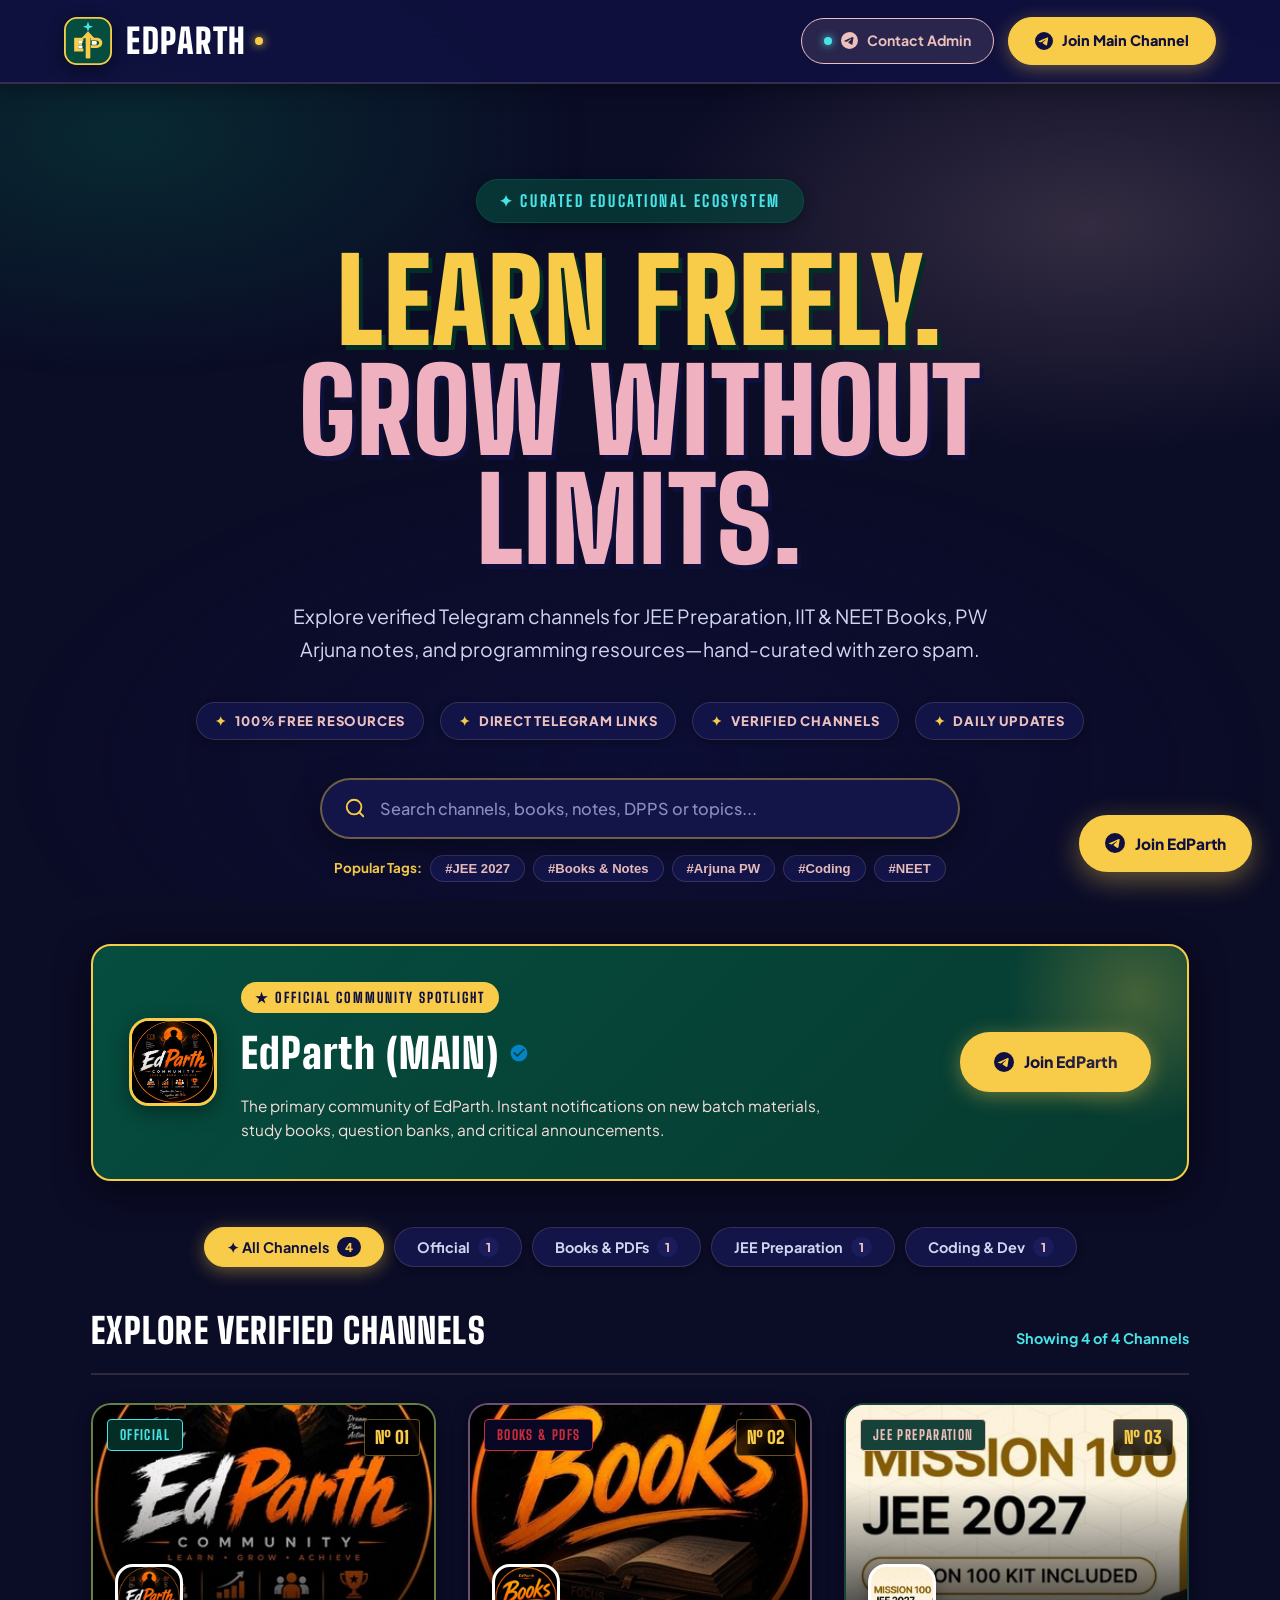
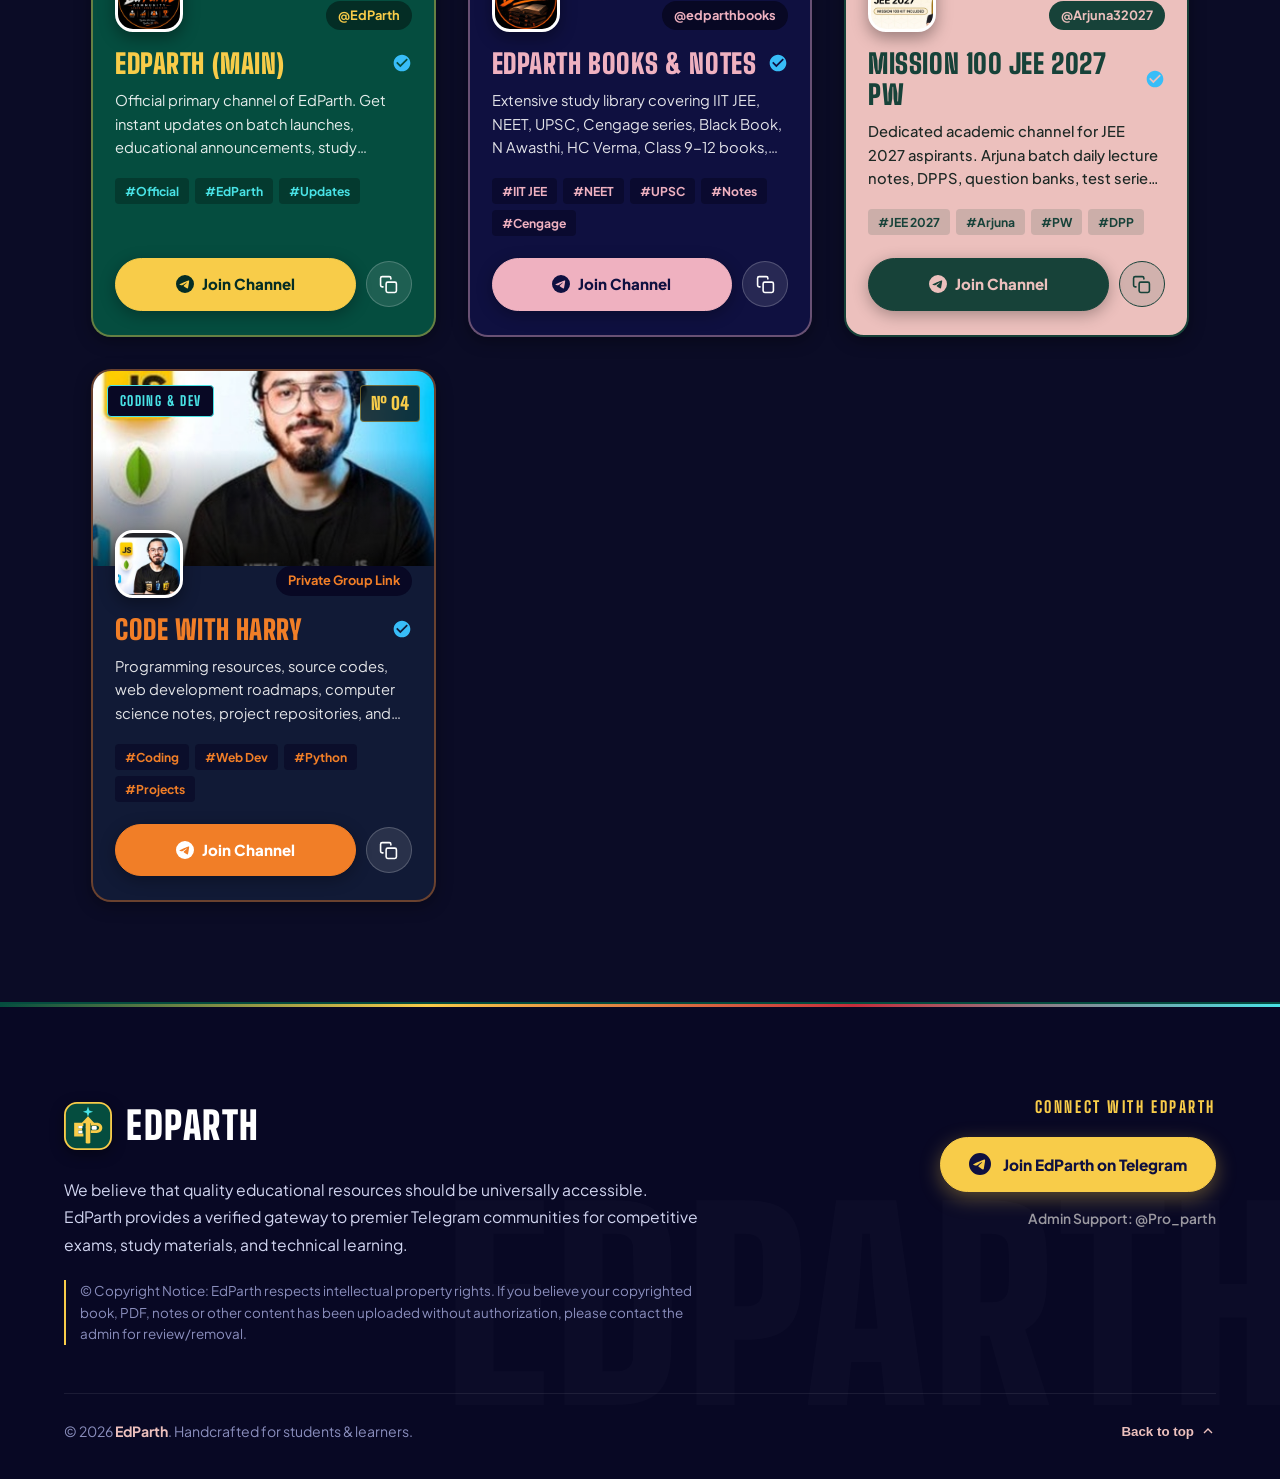
==== commit 1676f147: "fix: embed inline SVG logo and remove subtitle below EDPARTH" ====
--- a/index.html
+++ b/index.html
@@ -33,15 +33,22 @@
     <nav class="navbar" aria-label="Main Navigation">
       <a href="#" class="nav-brand" title="EdParth Home">
         <div class="brand-badge" title="EdParth Official Brand Emblem">
-          <img src="assets/edparth_icon.jpg" alt="EdParth Logo" class="brand-logo-img" />
-        </div>
-        <div class="brand-info">
-          <span class="brand-title">
-            EDPARTH
-            <span class="brand-title-dot" title="Active Ecosystem"></span>
-          </span>
-          <span class="brand-sub">Curated Educational Ecosystem</span>
-        </div>
+          <svg viewBox="0 0 52 52" width="100%" height="100%" fill="none" xmlns="http://www.w3.org/2000/svg">
+            <rect x="1" y="1" width="50" height="50" rx="13" fill="#054d3f" stroke="#f8cc49" stroke-width="2"/>
+            <path d="M26 5L27.4 9.2L31.5 10.5L27.4 11.8L26 16L24.6 11.8L20.5 10.5L24.6 9.2L26 5Z" fill="#49e3e6"/>
+            <polygon points="26,15.5 33,23 28.5,23 28.5,27.5 23.5,27.5 23.5,23 19,23" fill="#f8cc49"/>
+            <rect x="23.5" y="26" width="5" height="19" rx="1.5" fill="#f8cc49"/>
+            <path d="M11 22.5H21V26H15.5V28.5H19.5V31H15.5V34H21V37.5H11V22.5Z" fill="#f8cc49"/>
+            <rect x="15.5" y="26" width="4.5" height="2.5" fill="#ffffff"/>
+            <rect x="15.5" y="31" width="4.5" height="3" fill="#ffffff"/>
+            <path d="M29 22.5H35.5C39 22.5 41.5 24.8 41.5 28C41.5 31.2 39 33.5 35.5 33.5H29V22.5ZM29 30.5H35C36.8 30.5 38 29.5 38 28C38 26.5 36.8 25.5 35 25.5H29V30.5Z" fill="#f8cc49"/>
+            <rect x="30" y="26" width="5.5" height="4" rx="1" fill="#ffffff"/>
+          </svg>
+        </div>
+        <span class="brand-title">
+          EDPARTH
+          <span class="brand-title-dot" title="Active Ecosystem"></span>
+        </span>
       </a>
 
       <div class="nav-actions">
@@ -175,7 +182,17 @@
         <div>
           <div class="footer-brand-logo">
             <div class="footer-logo-badge" title="EdParth Official Brand Emblem">
-              <img src="assets/edparth_icon.jpg" alt="EdParth Logo" class="footer-logo-img" />
+              <svg viewBox="0 0 52 52" width="100%" height="100%" fill="none" xmlns="http://www.w3.org/2000/svg">
+                <rect x="1" y="1" width="50" height="50" rx="13" fill="#054d3f" stroke="#f8cc49" stroke-width="2"/>
+                <path d="M26 5L27.4 9.2L31.5 10.5L27.4 11.8L26 16L24.6 11.8L20.5 10.5L24.6 9.2L26 5Z" fill="#49e3e6"/>
+                <polygon points="26,15.5 33,23 28.5,23 28.5,27.5 23.5,27.5 23.5,23 19,23" fill="#f8cc49"/>
+                <rect x="23.5" y="26" width="5" height="19" rx="1.5" fill="#f8cc49"/>
+                <path d="M11 22.5H21V26H15.5V28.5H19.5V31H15.5V34H21V37.5H11V22.5Z" fill="#f8cc49"/>
+                <rect x="15.5" y="26" width="4.5" height="2.5" fill="#ffffff"/>
+                <rect x="15.5" y="31" width="4.5" height="3" fill="#ffffff"/>
+                <path d="M29 22.5H35.5C39 22.5 41.5 24.8 41.5 28C41.5 31.2 39 33.5 35.5 33.5H29V22.5ZM29 30.5H35C36.8 30.5 38 29.5 38 28C38 26.5 36.8 25.5 35 25.5H29V30.5Z" fill="#f8cc49"/>
+                <rect x="30" y="26" width="5.5" height="4" rx="1" fill="#ffffff"/>
+              </svg>
             </div>
             EDPARTH
           </div>
--- a/css/style.css
+++ b/css/style.css
@@ -142,23 +142,18 @@
 .brand-badge {
   width: 48px;
   height: 48px;
-  background: var(--pine-green);
-  border: 2px solid var(--mustard-yellow);
-  border-radius: 12px;
+  border-radius: 13px;
   display: flex;
   align-items: center;
   justify-content: center;
-  overflow: hidden;
   box-shadow: 0 4px 16px rgba(0, 0, 0, 0.45);
   transition: transform var(--transition), box-shadow var(--transition);
   flex-shrink: 0;
 }
 
-.brand-badge img,
-.brand-logo-img {
+.brand-badge svg {
   width: 100%;
   height: 100%;
-  object-fit: cover;
   display: block;
 }
 
@@ -167,16 +162,11 @@
   box-shadow: 0 6px 20px rgba(248, 204, 73, 0.4);
 }
 
-.brand-info {
-  display: flex;
-  flex-direction: column;
-}
-
 .brand-title {
   font-family: 'Big Shoulders Display', 'Bebas Neue', sans-serif;
-  font-size: 1.85rem;
+  font-size: 2.15rem;
   font-weight: 900;
-  letter-spacing: 0.04em;
+  letter-spacing: 0.05em;
   color: #ffffff;
   line-height: 1;
   display: flex;
@@ -191,15 +181,6 @@
   border-radius: 50%;
   display: inline-block;
   box-shadow: 0 0 10px var(--mustard-yellow);
-}
-
-.brand-sub {
-  font-size: 0.72rem;
-  font-weight: 700;
-  color: var(--mint-cyan);
-  letter-spacing: 0.14em;
-  text-transform: uppercase;
-  margin-top: 3px;
 }
 
 .nav-actions {
@@ -1346,22 +1327,17 @@
 .footer-logo-badge {
   width: 48px;
   height: 48px;
-  background: var(--pine-green);
-  border: 2px solid var(--mustard-yellow);
-  border-radius: 12px;
+  border-radius: 13px;
   display: flex;
   align-items: center;
   justify-content: center;
-  overflow: hidden;
   box-shadow: 0 4px 14px rgba(0, 0, 0, 0.4);
   flex-shrink: 0;
 }
 
-.footer-logo-badge img,
-.footer-logo-img {
+.footer-logo-badge svg {
   width: 100%;
   height: 100%;
-  object-fit: cover;
   display: block;
 }
 
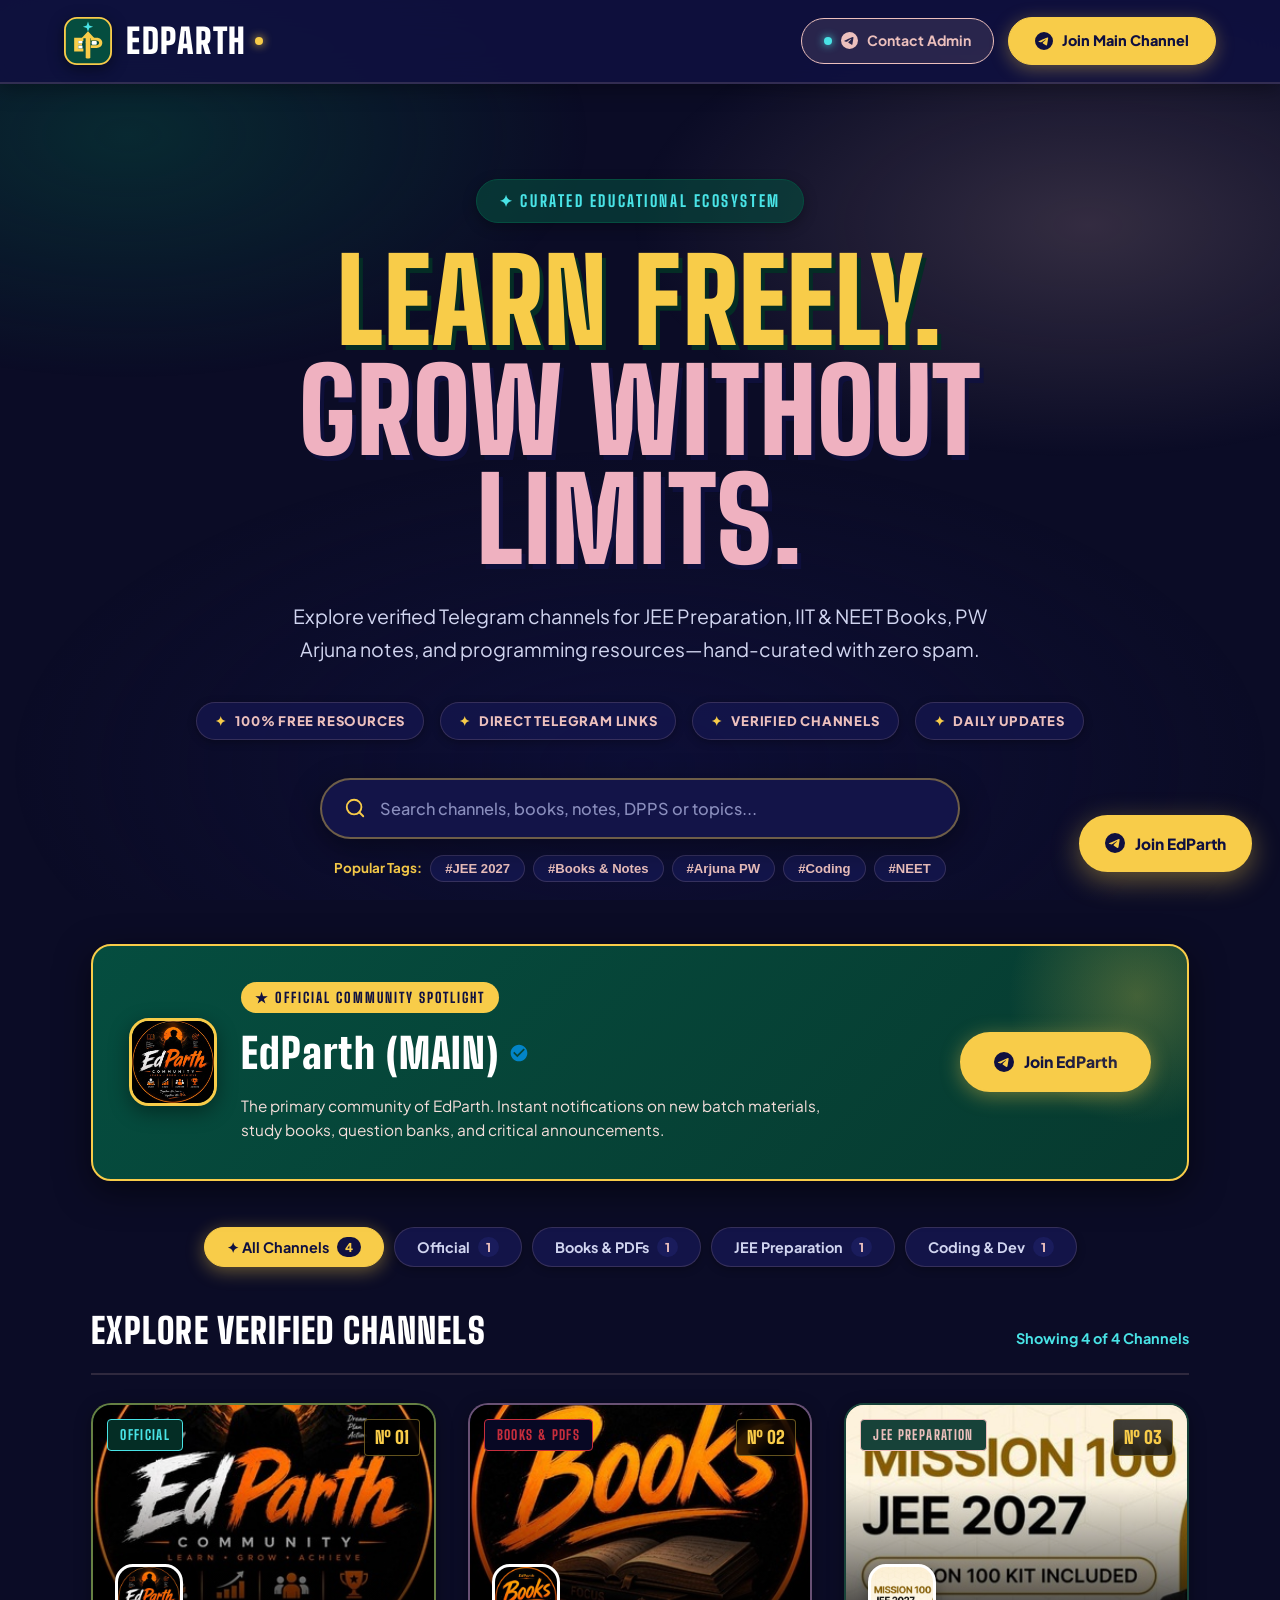
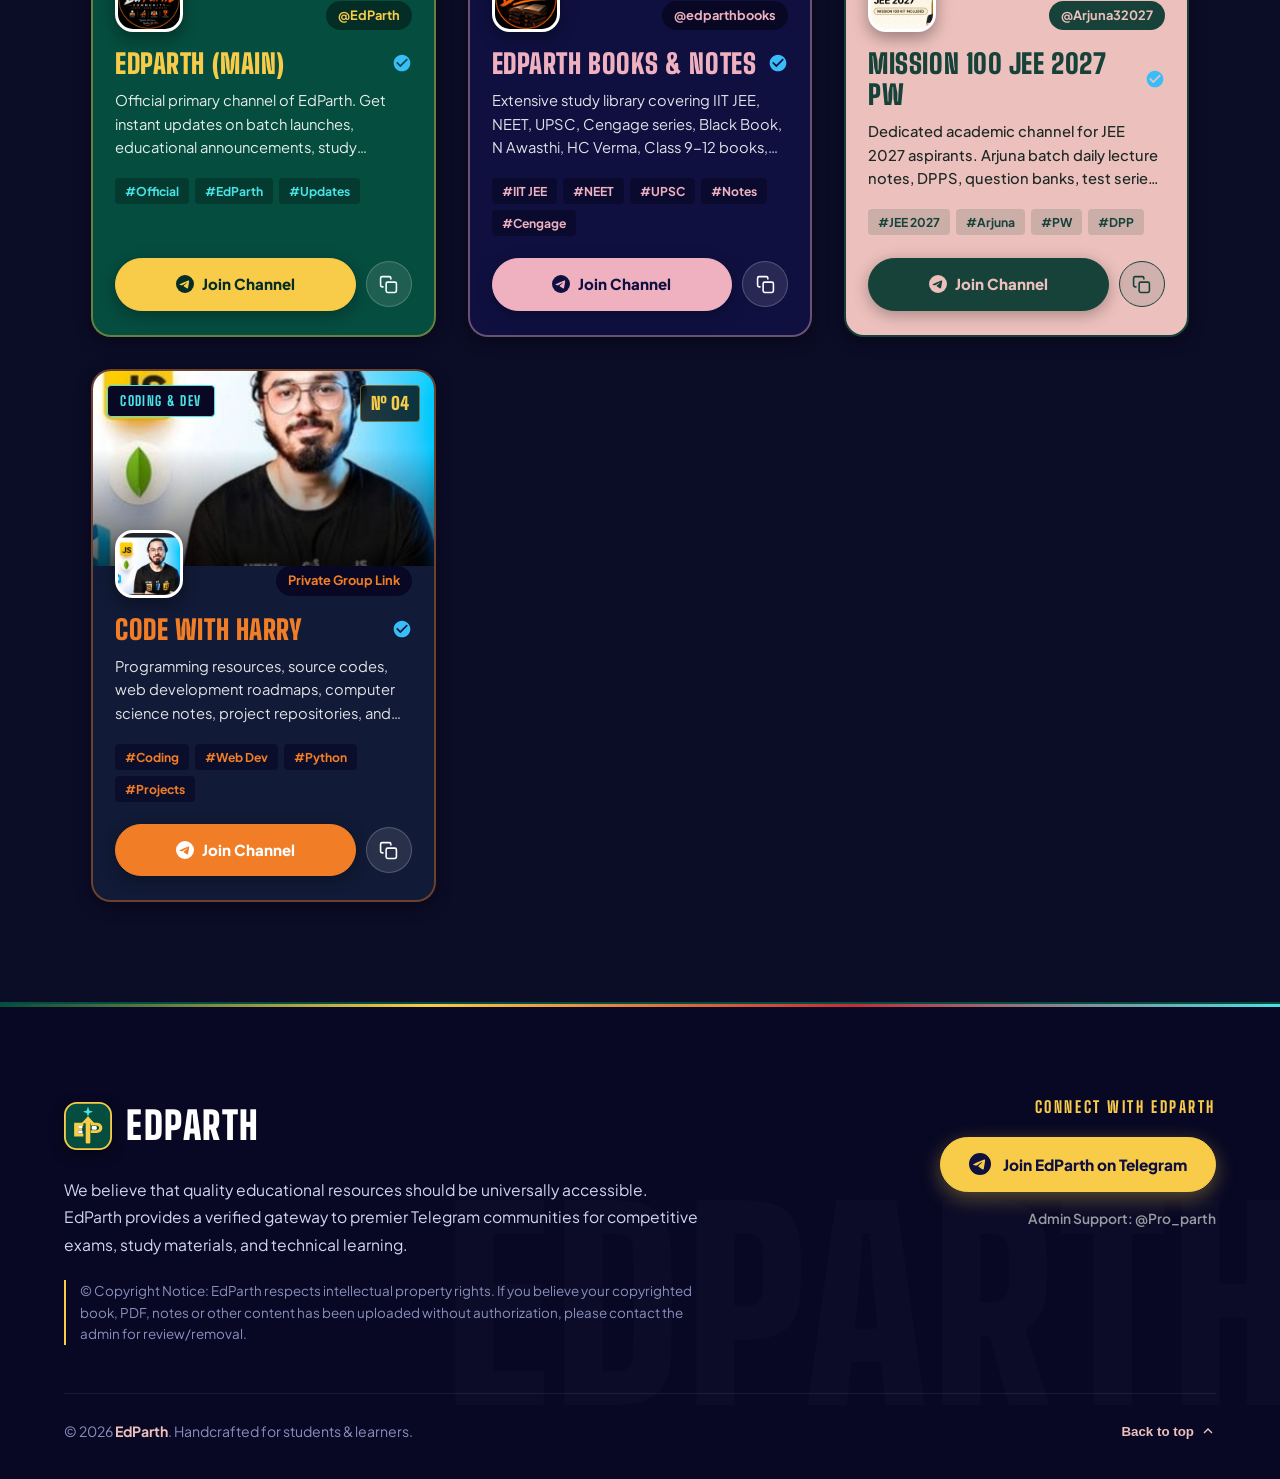
==== commit b4066d32: "feat: complete mobile and tablet responsive layout optimization" ====
--- a/index.html
+++ b/index.html
@@ -2,7 +2,7 @@
 <html lang="en">
 <head>
   <meta charset="UTF-8" />
-  <meta name="viewport" content="width=device-width, initial-scale=1.0" />
+  <meta name="viewport" content="width=device-width, initial-scale=1.0, viewport-fit=cover" />
   
   <title>EdParth — Official Educational Channels Directory</title>
   <meta name="title" content="EdParth — Official Educational Channels Directory" />
@@ -58,15 +58,16 @@
           <svg width="17" height="17" viewBox="0 0 24 24" fill="currentColor">
             <path d="M11.944 0A12 12 0 0 0 0 12a12 12 0 0 0 12 12 12 12 0 0 0 12-12A12 12 0 0 0 12 0a12 12 0 0 0-.056 0zm4.962 7.224c.1-.002.321.023.465.14a.506.506 0 0 1 .171.325c.016.093.036.306.02.472-.18 1.898-.962 6.502-1.36 8.627-.168.9-.499 1.201-.82 1.23-.696.065-1.225-.46-1.9-.902-1.056-.693-1.653-1.124-2.678-1.8-1.185-.78-.417-1.21.258-1.91.177-.184 3.247-2.977 3.307-3.23.007-.032.014-.15-.056-.212s-.174-.041-.249-.024c-.106.024-1.793 1.14-5.061 3.345-.48.33-.913.49-1.302.48-.428-.008-1.252-.241-1.865-.44-.752-.245-1.349-.374-1.297-.789.027-.216.325-.437.893-.663 3.498-1.524 5.83-2.529 6.998-3.014 3.332-1.386 4.025-1.627 4.476-1.635z"/>
           </svg>
-          <span>Contact Admin</span>
+          <span class="btn-text">Contact Admin</span>
         </a>
 
         <!-- JOIN MAIN CHANNEL BUTTON -->
-        <a href="https://t.me/EdParth" target="_blank" rel="noopener noreferrer" class="nav-btn-tg">
+        <a href="https://t.me/EdParth" target="_blank" rel="noopener noreferrer" class="nav-btn-tg" title="Join EdParth Official Telegram Channel">
           <svg width="18" height="18" viewBox="0 0 24 24" fill="currentColor">
             <path d="M11.944 0A12 12 0 0 0 0 12a12 12 0 0 0 12 12 12 12 0 0 0 12-12A12 12 0 0 0 12 0a12 12 0 0 0-.056 0zm4.962 7.224c.1-.002.321.023.465.14a.506.506 0 0 1 .171.325c.016.093.036.306.02.472-.18 1.898-.962 6.502-1.36 8.627-.168.9-.499 1.201-.82 1.23-.696.065-1.225-.46-1.9-.902-1.056-.693-1.653-1.124-2.678-1.8-1.185-.78-.417-1.21.258-1.91.177-.184 3.247-2.977 3.307-3.23.007-.032.014-.15-.056-.212s-.174-.041-.249-.024c-.106.024-1.793 1.14-5.061 3.345-.48.33-.913.49-1.302.48-.428-.008-1.252-.241-1.865-.44-.752-.245-1.349-.374-1.297-.789.027-.216.325-.437.893-.663 3.498-1.524 5.83-2.529 6.998-3.014 3.332-1.386 4.025-1.627 4.476-1.635z"/>
           </svg>
-          <span>Join Main Channel</span>
+          <span class="btn-text">Join Main Channel</span>
+          <span class="btn-text-short">Join</span>
         </a>
       </div>
     </nav>
@@ -258,11 +259,11 @@
   </div>
 
   <!-- ───────────────────────── 8. FLOATING ACTION BUTTON ───────────────────────── -->
-  <a href="https://t.me/EdParth" target="_blank" rel="noopener noreferrer" class="fab-telegram" aria-label="Join EdParth on Telegram">
+  <a href="https://t.me/EdParth" target="_blank" rel="noopener noreferrer" class="fab-telegram" aria-label="Join EdParth on Telegram" title="Join EdParth Official Telegram">
     <svg width="20" height="20" viewBox="0 0 24 24" fill="currentColor">
       <path d="M11.944 0A12 12 0 0 0 0 12a12 12 0 0 0 12 12 12 12 0 0 0 12-12A12 12 0 0 0 12 0a12 12 0 0 0-.056 0zm4.962 7.224c.1-.002.321.023.465.14a.506.506 0 0 1 .171.325c.016.093.036.306.02.472-.18 1.898-.962 6.502-1.36 8.627-.168.9-.499 1.201-.82 1.23-.696.065-1.225-.46-1.9-.902-1.056-.693-1.653-1.124-2.678-1.8-1.185-.78-.417-1.21.258-1.91.177-.184 3.247-2.977 3.307-3.23.007-.032.014-.15-.056-.212s-.174-.041-.249-.024c-.106.024-1.793 1.14-5.061 3.345-.48.33-.913.49-1.302.48-.428-.008-1.252-.241-1.865-.44-.752-.245-1.349-.374-1.297-.789.027-.216.325-.437.893-.663 3.498-1.524 5.83-2.529 6.998-3.014 3.332-1.386 4.025-1.627 4.476-1.635z"/>
     </svg>
-    Join EdParth
+    <span class="fab-text">Join EdParth</span>
   </a>
 
   <!-- ───────────────────────── 9. TOAST NOTIFICATION ───────────────────────── -->
--- a/css/style.css
+++ b/css/style.css
@@ -246,6 +246,10 @@
   border-color: var(--mustard-yellow);
   transform: translateY(-2px);
   box-shadow: 0 8px 24px rgba(5, 77, 63, 0.5);
+}
+
+.btn-text-short {
+  display: none;
 }
 
 .nav-btn-tg svg {
@@ -574,24 +578,6 @@
   border-color: #ffffff;
   transform: translateY(-2px);
   box-shadow: 0 8px 28px rgba(255, 255, 255, 0.4);
-}
-
-@media (max-width: 820px) {
-  .spotlight-card {
-    flex-direction: column;
-    align-items: flex-start;
-  }
-  .spotlight-left {
-    flex-direction: column;
-    align-items: flex-start;
-  }
-  .spotlight-right {
-    width: 100%;
-  }
-  .btn-spotlight-join {
-    width: 100%;
-    justify-content: center;
-  }
 }
 
 /* ───────────────────────── 6. CATEGORY FILTERS ───────────────────────── */
@@ -1432,16 +1418,491 @@
   color: var(--mustard-yellow);
 }
 
+/* ───────────────────────── 13. COMPREHENSIVE RESPONSIVE DESIGN (TABLETS & MOBILE) ───────────────────────── */
+
+/* ─── A. TABLETS & IPADS (max-width: 1024px) ─── */
+@media (max-width: 1024px) {
+  .navbar {
+    height: 76px;
+    padding: 0 24px;
+  }
+
+  .hero {
+    padding: 46px 24px 24px;
+  }
+
+  .hero-title {
+    font-size: clamp(2.8rem, 6.8vw, 4.4rem);
+  }
+
+  .spotlight-wrapper {
+    padding: 0 24px;
+  }
+
+  .spotlight-card {
+    padding: 26px 26px;
+  }
+
+  .filters-section {
+    padding: 0 24px;
+  }
+
+  .channels-section {
+    padding: 0 24px 80px;
+  }
+
+  .channels-grid {
+    grid-template-columns: repeat(2, 1fr);
+    gap: 24px;
+  }
+
+  .footer-grid {
+    gap: 40px;
+  }
+}
+
+/* ─── B. TABLETS (PORTRAIT) & PHABLETS (max-width: 768px) ─── */
 @media (max-width: 768px) {
+  /* Navbar: perfectly fits logo + both buttons on 1 row */
+  .navbar {
+    height: 68px;
+    padding: 0 16px;
+  }
+
+  .nav-brand {
+    gap: 9px;
+  }
+
+  .brand-badge {
+    width: 38px;
+    height: 38px;
+    border-radius: 10px;
+  }
+
+  .brand-title {
+    font-size: 1.7rem;
+    gap: 6px;
+  }
+
+  .brand-title-dot {
+    width: 6px;
+    height: 6px;
+  }
+
+  .nav-actions {
+    gap: 8px;
+  }
+
+  .nav-btn-admin {
+    padding: 8px 12px;
+    gap: 6px;
+  }
+
+  .nav-btn-admin .btn-text {
+    display: none; /* Icon + active status dot only */
+  }
+
+  .nav-btn-tg {
+    padding: 8px 16px;
+    font-size: 0.86rem;
+    gap: 6px;
+    white-space: nowrap;
+  }
+
+  .nav-btn-tg .btn-text {
+    display: none; /* Show short 'Join' on mobile */
+  }
+
+  .nav-btn-tg .btn-text-short {
+    display: inline;
+  }
+
+  /* Hero Section */
+  .hero {
+    padding: 34px 16px 20px;
+  }
+
+  .hero-pill {
+    font-size: 0.78rem;
+    padding: 5px 14px;
+    margin-bottom: 16px;
+  }
+
+  .hero-title {
+    font-size: clamp(2.2rem, 8vw, 3.4rem);
+    line-height: 1.05;
+    margin-bottom: 16px;
+    text-shadow: 2.5px 3.5px 0px var(--pine-dark);
+    word-break: break-word;
+    overflow-wrap: break-word;
+  }
+
+  .hero-desc {
+    font-size: 0.94rem;
+    line-height: 1.6;
+    margin-bottom: 22px;
+    max-width: 580px;
+  }
+
+  .hero-pillars {
+    gap: 6px 8px;
+    margin-bottom: 24px;
+  }
+
+  .hero-pillar-item {
+    font-size: 0.72rem;
+    padding: 5px 11px;
+  }
+
+  /* Search Input */
+  .search-wrapper {
+    margin-bottom: 12px;
+  }
+
+  .search-box {
+    border-width: 1.5px;
+  }
+
+  #searchInput {
+    padding: 14px 44px 14px 46px;
+    font-size: 16px; /* Prevents auto-zoom in iOS Safari */
+  }
+
+  .search-icon {
+    left: 16px;
+    width: 18px;
+    height: 18px;
+  }
+
+  .search-clear {
+    right: 14px;
+    width: 24px;
+    height: 24px;
+  }
+
+  .search-quick-tags {
+    gap: 6px;
+    margin-top: 10px;
+    font-size: 0.76rem;
+  }
+
+  .quick-tag-chip {
+    padding: 4px 10px;
+    font-size: 0.76rem;
+  }
+
+  /* Spotlight Feature Banner */
+  .spotlight-wrapper {
+    padding: 0 16px;
+    margin-bottom: 24px;
+  }
+
+  .spotlight-card {
+    padding: 20px 18px;
+    flex-direction: column;
+    align-items: stretch;
+    gap: 16px;
+  }
+
+  .spotlight-left {
+    display: flex;
+    flex-direction: row;
+    align-items: flex-start;
+    gap: 14px;
+  }
+
+  .spotlight-avatar {
+    width: 62px;
+    height: 62px;
+    border-radius: 14px;
+    flex-shrink: 0;
+  }
+
+  .spotlight-info {
+    flex: 1;
+    min-width: 0;
+  }
+
+  .spotlight-tag {
+    font-size: 0.75rem;
+    padding: 3px 10px;
+    margin-bottom: 4px;
+  }
+
+  .spotlight-title {
+    font-size: 1.65rem;
+    line-height: 1.1;
+  }
+
+  .spotlight-desc {
+    font-size: 0.88rem;
+    line-height: 1.55;
+    margin-top: 4px;
+  }
+
+  .spotlight-right {
+    width: 100%;
+  }
+
+  .btn-spotlight-join {
+    width: 100%;
+    justify-content: center;
+    padding: 13px;
+    font-size: 0.94rem;
+  }
+
+  /* Smooth Horizontal Pill Carousel for Category Filters */
+  .filters-section {
+    display: flex;
+    flex-wrap: nowrap;
+    overflow-x: auto;
+    -webkit-overflow-scrolling: touch;
+    scrollbar-width: none; /* Firefox */
+    padding: 4px 16px 14px;
+    gap: 8px;
+    justify-content: flex-start;
+    margin-bottom: 20px;
+  }
+
+  .filters-section::-webkit-scrollbar {
+    display: none; /* Chrome & Safari */
+  }
+
+  .filter-btn {
+    flex-shrink: 0;
+    white-space: nowrap;
+    padding: 8px 15px;
+    font-size: 0.82rem;
+  }
+
+  /* Section Toolbar */
+  .channels-section {
+    padding: 0 16px 70px;
+  }
+
+  .section-toolbar {
+    flex-direction: column;
+    align-items: flex-start;
+    gap: 4px;
+    margin-bottom: 18px;
+  }
+
+  .section-title {
+    font-size: 1.75rem;
+  }
+
+  .results-count {
+    font-size: 0.82rem;
+  }
+
+  /* Welcome Modal on Mobile */
+  .popup-overlay {
+    padding: 16px;
+  }
+
+  .popup-card {
+    padding: 28px 18px 22px;
+    border-radius: 18px;
+    width: 92%;
+    max-width: 390px;
+    max-height: 88vh;
+    overflow-y: auto;
+    -webkit-overflow-scrolling: touch;
+  }
+
+  .popup-avatar-wrap {
+    width: 68px;
+    height: 68px;
+    border-radius: 16px;
+    margin-bottom: 14px;
+  }
+
+  .popup-title {
+    font-size: 1.85rem;
+    margin-bottom: 8px;
+  }
+
+  .popup-desc {
+    font-size: 0.88rem;
+    line-height: 1.55;
+    margin-bottom: 20px;
+  }
+
+  .popup-btn-join {
+    padding: 13px;
+    font-size: 0.94rem;
+  }
+
+  /* Footer */
+  footer {
+    padding: 42px 16px 26px;
+  }
+
   .footer-grid {
     grid-template-columns: 1fr;
-    gap: 36px;
-  }
+    gap: 30px;
+    margin-bottom: 32px;
+  }
+
+  .footer-brand-logo {
+    font-size: 1.95rem;
+  }
+
+  .footer-logo-badge {
+    width: 38px;
+    height: 38px;
+  }
+
+  .footer-mission {
+    font-size: 0.88rem;
+    line-height: 1.65;
+  }
+
+  .footer-disclaimer {
+    font-size: 0.8rem;
+  }
+
   .footer-contact {
     align-items: flex-start;
   }
+
+  .footer-tg-cta {
+    width: 100%;
+    justify-content: center;
+    padding: 13px;
+    font-size: 0.92rem;
+  }
+
   .footer-bottom {
     flex-direction: column;
     text-align: center;
-  }
-}
+    gap: 12px;
+  }
+}
+
+/* ─── C. SMARTPHONES SINGLE COLUMN (max-width: 640px) ─── */
+@media (max-width: 640px) {
+  .channels-grid {
+    grid-template-columns: 1fr;
+    gap: 22px;
+  }
+
+  .channel-card {
+    border-radius: 16px;
+  }
+
+  .card-banner {
+    height: 175px;
+  }
+
+  .card-avatar-row {
+    margin-top: -28px;
+    padding: 0 16px;
+  }
+
+  .card-avatar {
+    width: 58px;
+    height: 58px;
+    border-radius: 13px;
+  }
+
+  .card-body {
+    padding: 14px 16px 18px;
+  }
+
+  .card-title {
+    font-size: 1.55rem;
+  }
+
+  .card-desc {
+    font-size: 0.88rem;
+    line-height: 1.55;
+    margin-bottom: 12px;
+    min-height: unset;
+  }
+
+  .card-tags {
+    margin-bottom: 14px;
+    gap: 6px;
+  }
+
+  .card-tag {
+    font-size: 0.74rem;
+    padding: 3px 9px;
+  }
+
+  .btn-card-join {
+    padding: 12px 16px;
+    font-size: 0.9rem;
+  }
+
+  .btn-card-copy {
+    width: 44px;
+    height: 44px;
+  }
+
+  /* Ultra-Sleek Circular Floating Action Button on Mobile */
+  .fab-telegram {
+    bottom: max(20px, env(safe-area-inset-bottom, 20px));
+    right: 18px;
+    width: 52px;
+    height: 52px;
+    padding: 0;
+    border-radius: 50%;
+    display: flex;
+    align-items: center;
+    justify-content: center;
+    box-shadow: 0 8px 24px rgba(0, 0, 0, 0.55), 0 0 18px rgba(248, 204, 73, 0.4);
+  }
+
+  .fab-telegram .fab-text {
+    display: none;
+  }
+
+  .fab-telegram svg {
+    width: 24px;
+    height: 24px;
+  }
+}
+
+/* ─── D. COMPACT SMARTPHONES (max-width: 380px) ─── */
+@media (max-width: 380px) {
+  .navbar {
+    height: 64px;
+    padding: 0 12px;
+  }
+
+  .brand-badge {
+    width: 34px;
+    height: 34px;
+    border-radius: 9px;
+  }
+
+  .brand-title {
+    font-size: 1.45rem;
+  }
+
+  .nav-btn-admin {
+    padding: 7px 10px;
+  }
+
+  .nav-btn-tg {
+    padding: 7px 12px;
+    font-size: 0.82rem;
+  }
+
+  .hero-title {
+    font-size: 2.1rem;
+    line-height: 1.05;
+    text-shadow: 2px 3px 0px var(--pine-dark);
+  }
+
+  .spotlight-avatar {
+    width: 54px;
+    height: 54px;
+  }
+
+  .spotlight-title {
+    font-size: 1.5rem;
+  }
+}
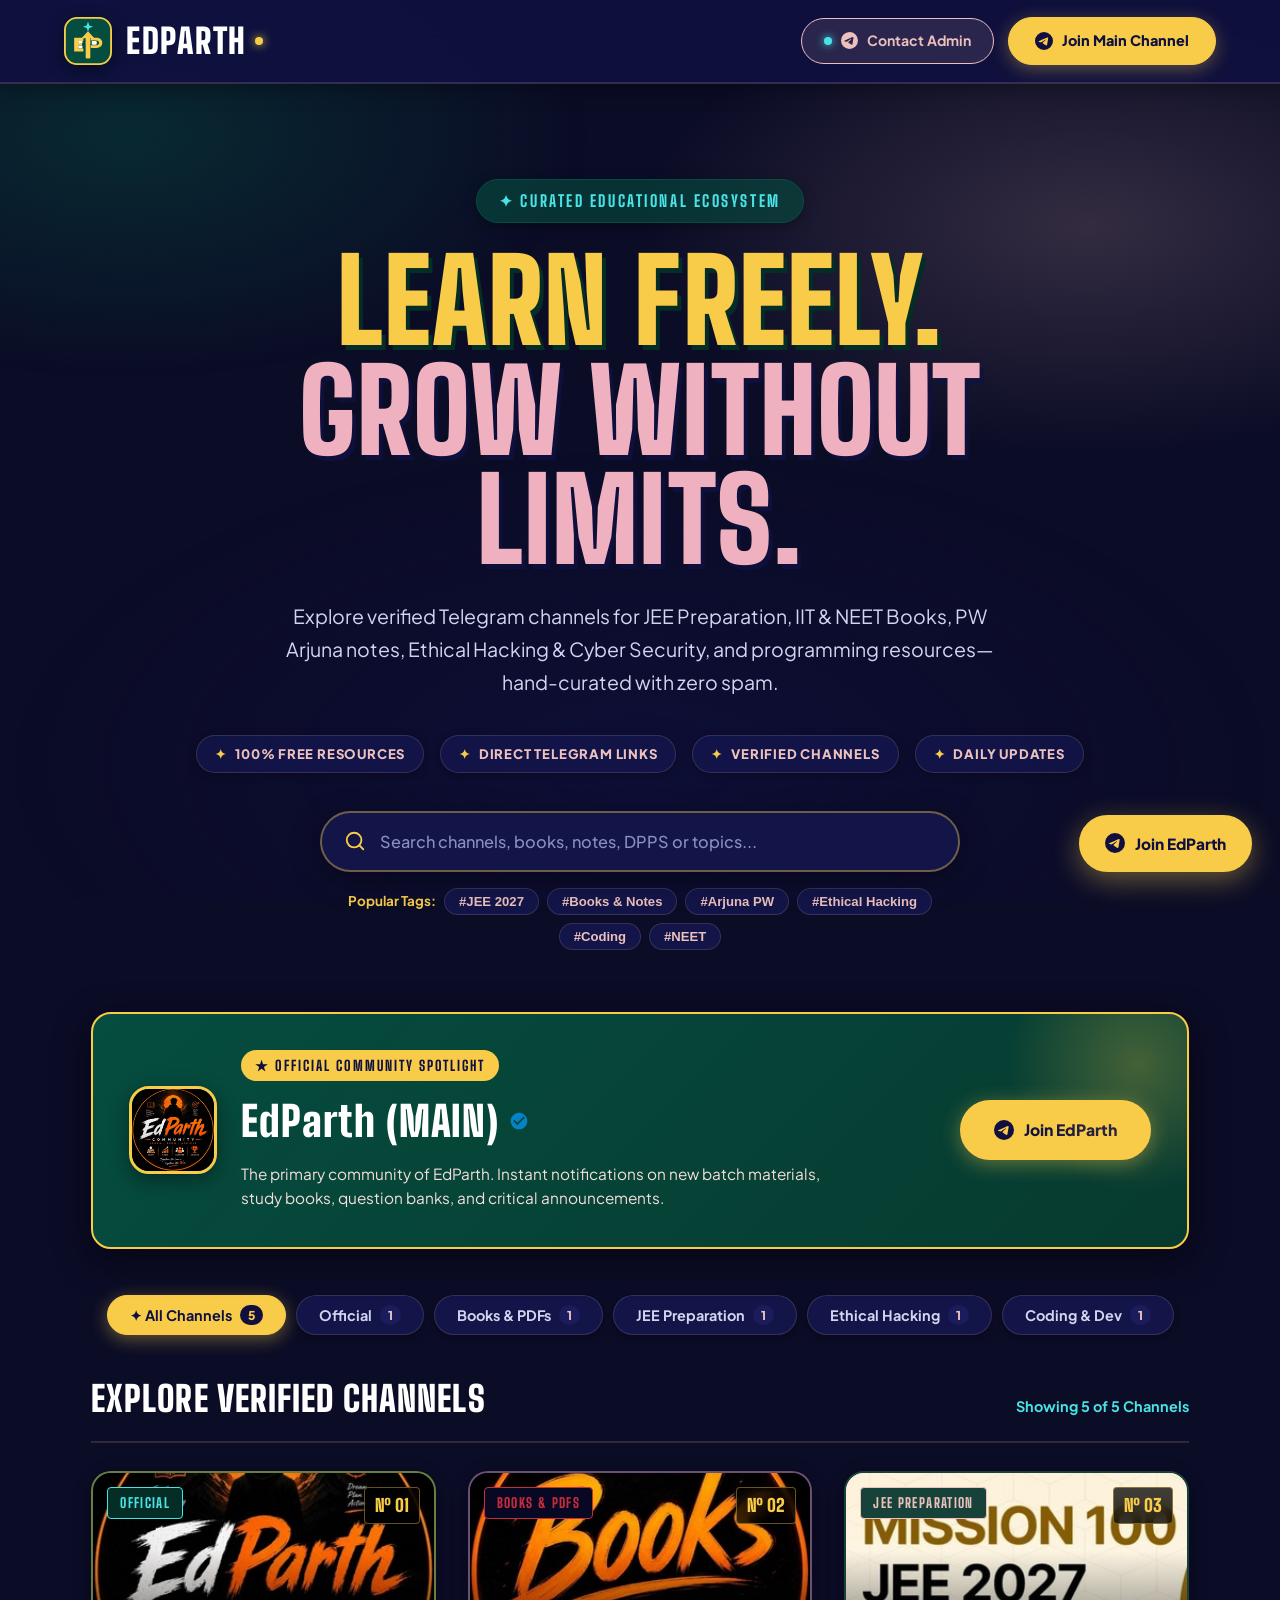
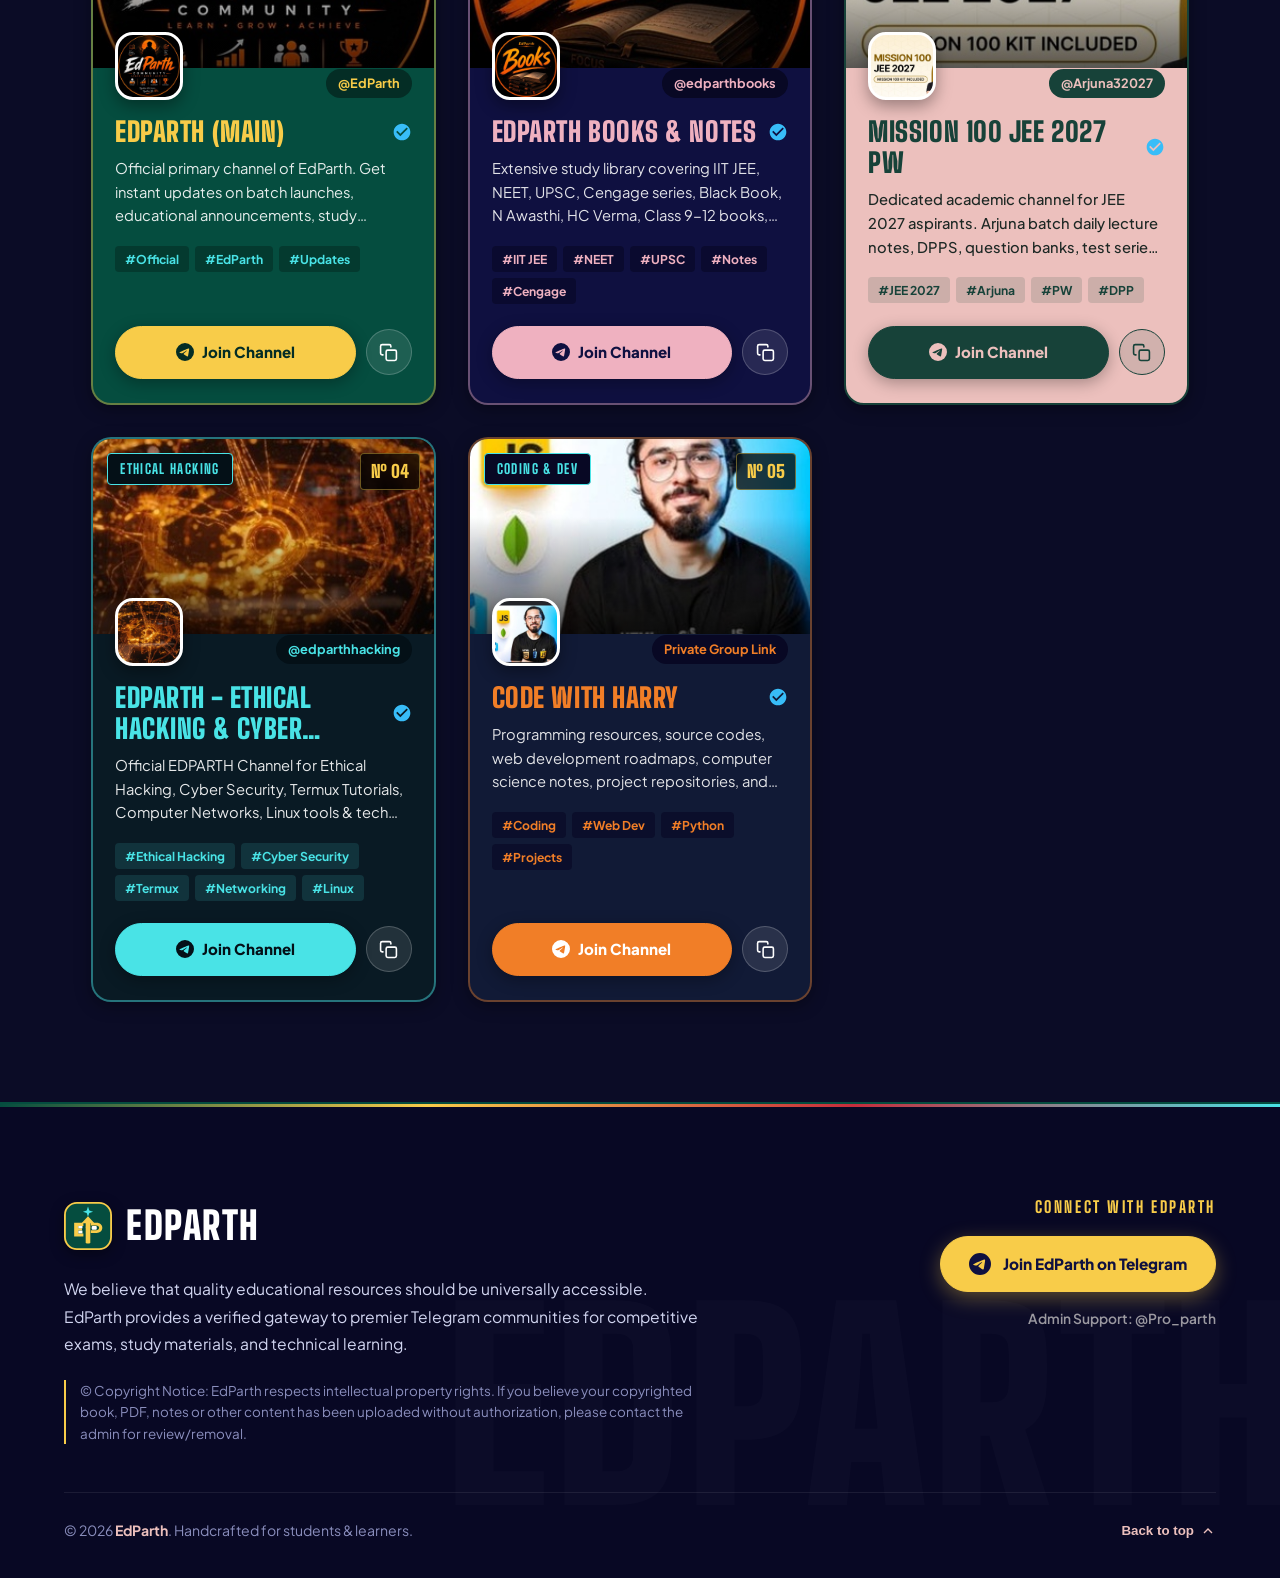
==== commit b949637e: "feat: add EDPARTH Ethical Hacking & Cyber Security channel" ====
--- a/index.html
+++ b/index.html
@@ -6,12 +6,12 @@
   
   <title>EdParth — Official Educational Channels Directory</title>
   <meta name="title" content="EdParth — Official Educational Channels Directory" />
-  <meta name="description" content="Explore verified Telegram channels for JEE Preparation, IIT & NEET Study Books, PW Arjuna Batches, and Coding Resources on EdParth." />
+  <meta name="description" content="Explore verified Telegram channels for JEE Preparation, IIT & NEET Study Books, PW Arjuna Batches, Ethical Hacking & Cyber Security, and Coding Resources on EdParth." />
   
   <!-- Open Graph -->
   <meta property="og:type" content="website" />
   <meta property="og:title" content="EdParth — Official Educational Channels Directory" />
-  <meta property="og:description" content="Access verified Telegram channels for IIT JEE, NEET, Arjuna Batch, and Books Library." />
+  <meta property="og:description" content="Access verified Telegram channels for IIT JEE, NEET, Arjuna Batch, Ethical Hacking & Cyber Security, and Books Library." />
   <meta property="og:image" content="assets/edparth.jpg" />
 
   <!-- Google Fonts: Big Shoulders Display, Bebas Neue & Plus Jakarta Sans (Retro-Modern Poster Aesthetic) -->
@@ -24,7 +24,7 @@
   <link rel="apple-touch-icon" href="assets/edparth_icon.jpg" />
 
   <!-- Stylesheet -->
-  <link rel="stylesheet" href="css/style.css" />
+  <link rel="stylesheet" href="css/style.css?v=2" />
 </head>
 <body>
 
@@ -86,7 +86,7 @@
       </h1>
 
       <p class="hero-desc">
-        Explore verified Telegram channels for JEE Preparation, IIT &amp; NEET Books, PW Arjuna notes, and programming resources—hand-curated with zero spam.
+        Explore verified Telegram channels for JEE Preparation, IIT &amp; NEET Books, PW Arjuna notes, Ethical Hacking &amp; Cyber Security, and programming resources—hand-curated with zero spam.
       </p>
 
       <!-- Trust Pillars -->
@@ -120,6 +120,7 @@
           <button type="button" class="quick-tag-chip" data-search="JEE 2027">#JEE 2027</button>
           <button type="button" class="quick-tag-chip" data-search="Books">#Books &amp; Notes</button>
           <button type="button" class="quick-tag-chip" data-search="Arjuna">#Arjuna PW</button>
+          <button type="button" class="quick-tag-chip" data-search="Hacking">#Ethical Hacking</button>
           <button type="button" class="quick-tag-chip" data-search="Coding">#Coding</button>
           <button type="button" class="quick-tag-chip" data-search="NEET">#NEET</button>
         </div>
@@ -272,7 +273,7 @@
   </div>
 
   <!-- Scripts -->
-  <script src="js/channels-data.js"></script>
-  <script src="js/app.js"></script>
+  <script src="js/channels-data.js?v=2"></script>
+  <script src="js/app.js?v=2"></script>
 </body>
 </html>
--- a/css/style.css
+++ b/css/style.css
@@ -862,6 +862,45 @@
 .channel-card.poster-orange .btn-card-join:hover {
   background: #ffffff;
   color: var(--sunset-orange);
+  border-color: #ffffff;
+}
+
+/* 5. POSTER CYAN (Cyber Security / Ethical Hacking Specimen) */
+.channel-card.poster-cyan {
+  background: #091a24;
+  border-color: rgba(73, 227, 230, 0.45);
+}
+.channel-card.poster-cyan:hover {
+  border-color: var(--mint-cyan);
+  box-shadow: 0 16px 44px rgba(73, 227, 230, 0.35);
+}
+.channel-card.poster-cyan .card-title {
+  color: var(--mint-cyan);
+}
+.channel-card.poster-cyan .card-cat-pill {
+  background: #041017;
+  color: var(--mint-cyan);
+  border-color: var(--mint-cyan);
+}
+.channel-card.poster-cyan .card-desc {
+  color: rgba(255, 255, 255, 0.9);
+}
+.channel-card.poster-cyan .card-handle-pill {
+  background: #041017;
+  color: var(--mint-cyan);
+}
+.channel-card.poster-cyan .card-tag {
+  background: rgba(73, 227, 230, 0.12);
+  color: var(--mint-cyan);
+}
+.channel-card.poster-cyan .btn-card-join {
+  background: var(--mint-cyan);
+  color: #041017;
+  border: 1.5px solid var(--mint-cyan);
+}
+.channel-card.poster-cyan .btn-card-join:hover {
+  background: #ffffff;
+  color: #041017;
   border-color: #ffffff;
 }
 
